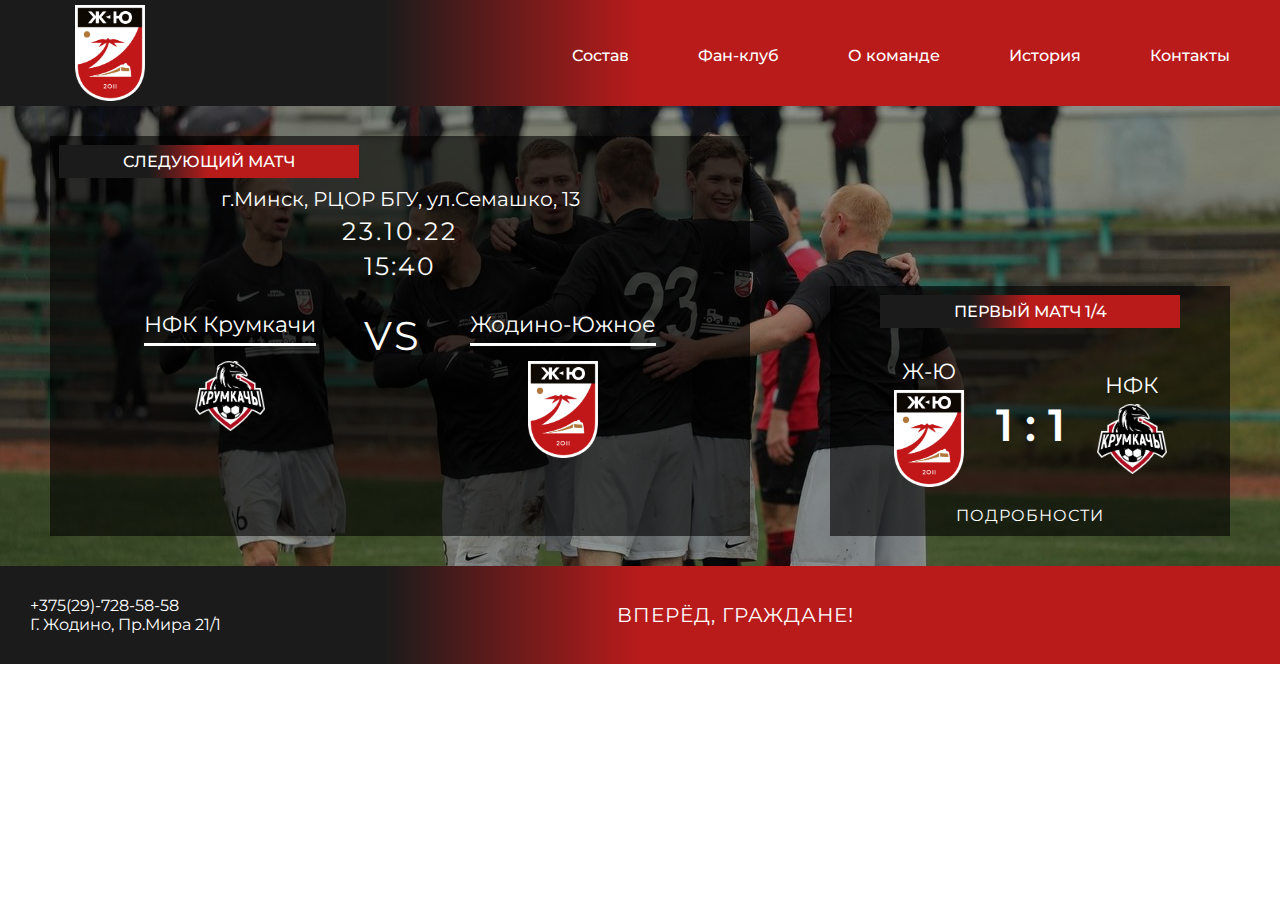
==== index.html @ f59880b2 "burger menu test" ====
<!DOCTYPE html>
<html lang="en">
<head>
    <meta charset="UTF-8">
    <meta http-equiv="X-UA-Compatible" content="IE=edge">
    <meta name="viewport" content="width=device-width, initial-scale=1.0">
    <title>Жодино-Южное</title>

    <link rel="shortcut icon" href="/favicon/favicon.ico"/>
    <link rel="icon" type="image/vnd.microsoft.icon" href="favicon/favicon.ico">
    <link rel="icon" type="image/x-icon" href="favicon/favicon.ico">
    <link rel="icon" href="favicon/favicon.ico"/>

    <link rel="stylesheet" href="css/style.css">
    <link rel="preconnect" href="https://fonts.googleapis.com">
    <link rel="preconnect" href="https://fonts.gstatic.com" crossorigin>
    <link href="https://fonts.googleapis.com/css2?family=Montserrat:wght@100;300;400;500&display=swap" rel="stylesheet">
    <link rel="stylesheet" href="https://cdnjs.cloudflare.com/ajax/libs/font-awesome/6.2.0/css/all.min.css" integrity="sha512-xh6O/CkQoPOWDdYTDqeRdPCVd1SpvCA9XXcUnZS2FmJNp1coAFzvtCN9BmamE+4aHK8yyUHUSCcJHgXloTyT2A==" crossorigin="anonymous" referrerpolicy="no-referrer"/>
<body>

<div class="container">
    <nav class="menu">
        <img src="img/logoBlack.png" class="logofc__burger-menu" alt="logoBlack">
        <li><a href="compound.html">Состав</a></li>
        <li><a href="#!">Фан-клуб</a></li>
        <li><a href="#!">О команде</a></li>
        <li><a href="#!">История</a></li>
        <li><a href="#!">Контакты</a></li>
        <div class="icons-item-burger">
            <a href="#!"><i class="fa-brands fa-vk"></i></a>
            <a href="#!"><i class="fa-brands fa-instagram"></i></a>
            <a href="#!"><i class="fa-brands fa-telegram"></i></a>
            <a href="#!"><i class="fa-solid fa-envelope"></i></a>
        </div>
        <p class="text__burger-menu">Всем нам очень нужное!<i class="fa-sharp fa-solid fa-heart"></i></p>
    </nav>
    <div class="header">
        <div class="menu__flex">
            <div class="menu__flex_item">
                <a href="index.html"><img class="logofc__title" src="img/logored.png" alt="logofc"></a>
            </div>
            <div class="header__rigth">
                <ul class="list__menues">
                    <a href="compound.html"><li class="title__menu">Состав</li></a>
                    <a href="#!"><li class="title__menu">Фан-клуб</li></a>
                    <a href="#!"><li class="title__menu">О команде</li></a>
                    <a href="#!"><li class="title__menu">История</li></a>
                    <a href="#!"><li class="title__menu">Контакты</li></a>
                </ul>
            </div>
            <div class="burger">
                <span class="burger__line"></span>
                <span class="burger__line"></span>
                <span class="burger__line"></span>
            </div>
        </div>
    </div>
</div>

<div class="news">
<div class="news-item">
    <div class="bg__img">
        <div class="window__news">
            <div class="card__news-flex">
                <div class="card__news-item1">
                    <p class="text__news">Следующий матч</p>
                    <p class="place__match">г.Минск, РЦОР БГУ, ул.Семашко, 13</p>
                    <p class="date__match">23.10.22</p>
                    <p class="time__match">15:40</p>
                    <div class="flex__vs">
                        <div class="flex__vs-item">
                            <p class="name__team">НФК Крумкачи</p>
                            <div class="border__team-name"></div>
                            <img src="img/krumka_logo_red.png" class="logofc" alt="krumka_logo_red">
                        </div>
                        <div class="flex__vs-item">
                            <p class="vs__match">VS</p>
                        </div>
                        <div class="flex__vs-item">
                            <p class="name__team">Жодино-Южное</p>
                            <div class="border__team-name"></div>
                            <img src="img/logored.png" class="logofc" alt="logored">
                        </div>
                    </div>
                </div>
                <div class="card__news-item2">
                    <p class="text__news-last">Первый матч 1/4</p>
                    <div class="last__match-flex">
                        <div class="last__match-flex-item">
                            <p class="name__team">Ж-Ю</p>
                            <img src="img/logored.png" class="img__last-match" alt="logored">
                        </div>
                        <div class="last__match-flex-item">
                            <p class="check">1  :  1</p>
                        </div>
                        
                        <div class="last__match-flex-item">
                            <p class="name__team">НФК</p>
                            <img src="img/krumka_logo_red.png" class="img__last-match" alt="krumka_logo_red">
                        </div>
                    </div>
                    <button id="btnNext" class="last__detailed-match">Подробности</button>
                </div>
            </div>
        </div>
    </div>
</div>

<div class="news-item">
    <div class="container-center">
        <div class="bg__img1">
            <div class="previous__grid">
                <div class="flex__item-previous1">
                    <p class="true">Честно об игре</p>
                    <p class="txt-indent">💪Знатное рубилово мы с вами посмотрели на стадионе Торпедо!
                    ☀️Шикарная погода, топовое поле, много людей на трибуне - праздник какой-то.
                    🏟️Игра проходила с переменным успехом у обеих команд. Киперы в этом матче были на высоте, тащили все, что только можно и мяч отказывался влетать долгое время в сетку ворот.</p>
                    <p class="txt-indent">Во втором тайме скорости немного упали, но желание никуда не делось. Крумкачы первыми открыли счет вэтом матче, воспользовавшись неуклюжими действиями в обороне футболистов Ж-Ю. С выходом Евгения Смаля сразу появилось движение в атаке у хозяев и пошли моменты, однако имели шансы гости на контре забить и второй, но кто? Правильно - Антон Шунто, оставил в игре Ж-Ю и незря.</p>
                    <p class="txt-indent">В компенсированное арбитром время хозяева получили перспективный стандарт на подступах кштрафной. Манаенков исполнил подачу, мяч отлетел к Макарову, который в касание прошил оборонуи вратаря, тем самым сравняв счет.</p>
                    <p class="txt-indent">🤗Наверное, справедливый результат в виде ничьи, двух достойных бригад.
                    Спасибо всем, кто был с нами в этот день!</p>
                    <p class="txt-indent">🙏Спасибо руководству БелАЗа за подарок - мы классно провели время на главной арене города!
                    🚇Ответный матч пройдёт в Минске, через неделю. Мы будет сражаться до конца, вперед Ж-Ю!❤️</p></div>

                <div class="flex__item-previous2">
                    <img src="img/check.jpg" class="img__fluid check-game" alt="check">
                </div>
                <div class="text__photo-report">
                    <p>Фотокарточки</p>
                </div>

                <div class="offer__slider">
                    <div class="offer__slider-prev">
                        <img src="img/arrowSlider.png" id="current" class="img__arrow-left" id="btnP" alt="">
                    </div>
                    <div class="offer__slider-wrapper">
                        <div class="offer__slider-inner">
                            <div class="offer__slide">
                                <img src="img/1.jpg" class="img__fluid" width="550" alt="Slide 01"> 
                            </div>
                            <div class="offer__slide">
                                <img src="img/2.jpg" class="img__fluid" width="550" alt="Slide 02">
                            </div>
                            <div class="offer__slide">
                                <img src="img/3.jpg" class="img__fluid" width="550" alt="Slide 03">
                            </div>
                            <div class="offer__slide">
                                <img src="img/4.jpg" class="img__fluid" width="550" alt="Slide 04">
                            </div>
                        </div>
                    </div>
                    <div class="offer__slider-next">
                        <img src="img/arrowSlider.png" id="total" class="img__arrow-right" id="btnN" alt="">
                    </div>
                </div>
                <div class="text__video-report">
                    <p>Видеообзор</p>
                </div>
                <div class="modal__window">
                    <p class="text__video">Видеообзор матча</p>
                    <div class="btn__modal" data-modal>
                        <div class="itd__triangle"></div>
                    </div>
                    <div class="modal hide">
                        <div class="modal__dialog">
                            <div class="modal__content">
                                <div class="modal__flex">
                                    <div class="modal__flex-item">
                                        <p class="text__match-review">Ж-Ю - Крумкачи(обзор)</p>
                                    </div>
                                    <div class="modal__flex-item">
                                        <div data-close class="modal__close">&times;</div>
                                    </div>
                                </div>
                                <div class="modal__border"></div>
                                <div class="video__mast">
                                    <style>.embed-container { position: relative; padding-bottom: 56.25%; height: 0; overflow: hidden; max-width: 100%; } .embed-container iframe, .embed-container object, .embed-container embed { position: absolute; top: 0; left: 0; width: 100%; height: 100%; }</style><div class='embed-container'><iframe src='https://www.youtube.com/embed//W7xGBJg5pJQ' frameborder='0' allowfullscreen></iframe></div>
                                </div>
                            </div>
                        </div>
                    </div>
                </div>
            </div>

            <div class="preview__flex">
                <div class="preview__flex-item">
                    <p class="preview__match">Назад</p>
                    <img src="img/grunge-arrow-2-1.png" id="btnPrev" class="grunge-arrow-left" alt="grunge-arrow">
                </div>
                <div class="preview__flex-item">
                    <p class="preview__match">Анонс следующего матча</p>
                    <img src="img/grunge-arrow-2-1.png" id="btnNext" class="grunge-arrow" alt="grunge-arrow">
                </div>
            </div>
         </div>
    </div>
</div>

<div class="news-item">
    <div class="container-center">
        <div class="bg__img2">
            <div class="text-item2">
                <p class="txt-indent">🔥Горячие выходные нас ждут!</p>
                <p class="txt-indent">🧐23 октября, в день рождения нашего кореша, Эдсона Арантиса ду Насименту, он же ПЕЛЕ, играем ответку с НФК Крумкачы.</p>
                    👉Первый матч был очень тяжелым для обеих команд, качели на поле и как итог боевая ничья.
                <p class="txt-indent">🤣Бразильцы из Ж-Ю очень серьезно готовятся к встрече, даже на тренировку пришли, так что все понимают важность матча. Хотя, пару пентакампеонов под вопросом, но мы с ними разберёмся.</p>
                <p class="txt-indent">😏Пожалуй, на данном этапе, это самая важная встреча сезона, где нам будет не просто. Хотелось бы видеть своих любимых болельщиков на трибунах РЦОР БГУ в это воскресенье.
                    Тем более, играем в день Евлампия Зимоуказателя. На Евлампия рога месяца показывают на ту сторону, откуда быть ветрам! Чтобы это не значило, но вы поймете в 15:40 откуда ветер дует😂</p>
                <p class="txt-indent">🙏Ждём всех суппортеров на стадионе! Вперёд Ж-Ю!</p>
            </div>
            <div class="bg__img-item">
                <img src="img/return.jpg" class="img__fluid" alt="return">
            </div>
        </div>
        <div class="timer__match">
            <div class="Time">
                <p>До игры с ФК "Крумкачи" осталось:</p>
                <div class="timer">
                    <div class="timer__block">
                        <span class="days">12</span><br>
                        дней
                    </div>
                    <div class="timer__block">
                        <span class="hours">20</span><br>
                        часов
                    </div>
                    <div class="timer__block">
                        <span class="minutes">56</span><br>
                        минут
                    </div>
                    <div class="timer__block">
                        <span class="seconds">20</span><br>
                        секунд
                    </div>
                </div>
            </div>
        </div>
        <div class="preview__flex">
            <div class="preview__flex-item">
                <p class="preview__match">Назад</p>
                <img src="img/grunge-arrow-2-1.png" id="btnPrev" class="grunge-arrow-left" alt="grunge-arrow">
            </div>
            <div class="preview__flex-item">
                <p class="preview__match">Вернуться на главную страницу</p>
                <img src="img/grunge-arrow-2-1.png" id="btnNext" class="grunge-arrow" alt="grunge-arrow">
            </div>
        </div>
    </div>
    
</div>



</div>



<footer class="footer">
    <div class="tel-item">
        <p>+375(29)-728-58-58</p>
        <p>Г. Жодино, Пр.Мира 21/1</p>
    </div>
    <div class="title-item">
        <p class="text__footer">Вперёд, Граждане!</p>
    </div>
    <div class="icons-item">
        <a href="#!"><i class="fa-brands fa-vk"></i></a>
        <a href="#!"><i class="fa-brands fa-instagram"></i></a>
        <a href="#!"><i class="fa-brands fa-telegram"></i></a>
        <a href="#!"><i class="fa-solid fa-envelope"></i></a>
    </div>
</footer>

    
    


    <script src="js/script.js"></script>
    <script src="js/slider.js"></script>
    <script src="js/modal.js"></script>
    <script src="js/timer.js"></script>
    <script src="js/burger.js"></script>

</body>
</html>
---- css/style.css ----
*, *::before, *::after {
    box-sizing: border-box;
    margin: 0;
    padding: 0;
}

html { 
    overflow-x: scroll !important; 
}

body {
    font-family: 'Montserrat', sans-serif;
    user-select: none;
}

.container {
    width: 100%;
    height: auto;
}

.container-center {
    width: 1200px;
    margin: 0 auto;
}

.bg__img {
    background: url('../img/V7xo003sr2I.jpg');
    width: 100%;
    height: auto;
    background-repeat: no-repeat;
    background-size: 100%;
}


.window__news {
    padding: 30px;
}

.card__news-flex {
    display: flex;
    justify-content: center;
    align-items: flex-end;
    gap: 5em;
}

.card__news-item1 {
    width: 700px;
    min-height: 400px;
    background: rgba(0, 0, 0, 0.6);
    text-align: center;
    color: white;
}


.card__news-item2 {
    width: 400px;
    min-height: 250px;
    background: rgba(0, 0, 0, 0.6);
    text-align: center;
    color: white;
}

.date__match {
    font-size: 25px;
    letter-spacing: 3px;
    margin-bottom: 5px;
}

.place__match {
    font-size: 20px;
    margin-bottom: 5px;
}

.time__match {
    margin-bottom: 5px;
    letter-spacing: 2px;
    font-size: 25px;
}

/* .time__match::after {
    content: "\f2ee";
} */

.vs__match {
    font-size: 40px;
    letter-spacing: 3px;
}

.name__team {
    font-size: 22px;
    margin-bottom: 5px;
}

.border__team-name {
    max-width: 250px;
    background-color: #fff;
    height: 3px;
    margin-bottom: 15px;
}

.detailed__match {
    width: 100px;
    height: 30px;
    text-transform: uppercase;
    letter-spacing: 1px;
    line-height: 30px;
    cursor: pointer;
    margin: 0 auto;
}

.last__detailed-match {
    color: #fff;
    font-family: 'Montserrat', sans-serif;
    font-size: 16px;
    height: 30px;
    text-transform: uppercase;
    letter-spacing: 1px;
    cursor: pointer;
    margin: 0 auto;
}

.detailed__match:hover,
.last__detailed-match:hover {
    opacity: 0.8;
    color: rgb(196, 0, 0);
    font-size: 18px;
    font-weight: 600;
}

.check {
    font-size: 45px;
    font-weight: 600;
}

.header {
    min-height: 80px;
    font-weight: 500;
    text-align: center;
    background: linear-gradient(to right, rgb(27, 27, 27) 30%, rgb(185, 27, 27) 50%);
    padding: 5px 5px 1px 5px;
}

.logofc {
    width: 70px;
    cursor: pointer;
}
.logofc__title {
    margin-left: 70px;
    width: 70px;
}

.menu__flex {
    display: flex;
    justify-content: space-between;
    align-items: center;
    /* display: grid;
    grid-template-columns: repeat(6, 1fr);
    align-items: center;
    gap: 5em; */
}

ul.list__menues li {
    display: none;
    display: inline;
}

ul.list__menues li:last-child {
    margin-right: 0;
    padding: 10px 20px;
    margin-right: 25px;
}


ul.list__menues li:last-child:hover {
    background-color: rgba(255, 255, 255, 0.3);
    transition: background 0.3s;
    cursor: pointer;
}


a {
    text-decoration: none;
    color: #fff;
}

a:hover {
    color: #fff;
}

.text-p:hover {
    background-color: rgba(255, 254, 254, 0.966);
    color: black;
}

.text__news {
    color: #fff;
    background: linear-gradient(to right, rgb(27, 27, 27) 30%, rgb(185, 27, 27) 50%);
    max-width: 300px;
    height: auto;
    text-transform: uppercase;
    font-weight: 500;
    padding: 7px;
    margin: 9px;
}


.text__news-three {
    color: #fff;
    background: linear-gradient(to right, rgb(27, 27, 27) 30%, rgb(185, 27, 27) 50%);
    max-width: 300px;
    height: auto;
    text-transform: uppercase;
    font-weight: 300;
    padding: 7px;
}

.text__news-last {
    color: #fff;
    background: linear-gradient(to right, rgb(27, 27, 27) 30%, rgb(185, 27, 27) 50%);
    max-width: 300px;
    height: auto;
    text-transform: uppercase;
    font-weight: 500;
    padding: 7px;
    margin: 9px auto;
}
.text-news p {
    margin-top: 10px;
}

.flex__vs {
    display: flex;
    justify-content: center;
    gap: 3em;
    margin-top: 30px;
}

.last__match-flex {
    display: flex;
    justify-content: center;
    align-items: center;
    gap: 2em;
    margin: 30px 0px 10px 0px;
}

.img__last-match {
    width: 70px;
    height: auto;
}

.btn__news {
    height: auto;
    border: none;
    background-color: rgb(224, 59, 59);
    cursor: pointer;
    font-size: 16px;
    color: #fff;
    padding: 7px;
}

.btn__news:hover {
    background-color: rgb(177, 30, 30);
}

.hide {
    display: none;
}

.footer  {
    display: flex;
    justify-content: space-between;
    align-items: center;
    color: white;
    background: linear-gradient(to right, rgb(27, 27, 27) 30%, rgb(185, 27, 27) 50%);
    padding: 30px;
}

i {
    cursor: pointer;
}



.fa-arrow-right-long {
    font-size: 40px;
}

.fa-vk,
.fa-instagram,
.fa-telegram,
.fa-envelope,
.fa-clock {
    font-size: 30px;
}

.fa-vk:hover,
.fa-instagram:hover,
.fa-telegram:hover,
.fa-envelope:hover {
    color: black;
}

.text__footer {
    font-size: 20px;
    text-transform: uppercase;
    letter-spacing: 1px;
}

.square {
    width: 600px;
    height: 500px;
    background: rgba(0, 0, 0, 0.7);
}

button {
    outline: none;
    border: 0;
    padding: 0;
    background: transparent;
}

/*  страница 2 */

.previous__grid {
    display: grid;
    grid-template-columns: repeat(2, 1fr);
    row-gap: 3em;
    align-items: center;
    justify-items: center;
    margin-left: 25px;
    padding-top: 50px;
}

.grid-item-spec {
    grid-column-start: 2;
    grid-column-end: 5;
}


.flex__item-previous1 {
    color: #000;
    font-weight: 500;
    padding: 0px 20px 0px 20px;
    background-color: #eee;
    text-align: justify;
}

.true {
    text-align: center;
    text-transform: uppercase;
    font-weight: 600;
    margin: 15px 15px;
}
.txt-indent {
    text-indent: 20px;
    padding-bottom: 10px;
}

.flex__item-previous2 {
    width: 460px;
    max-height: 460px;
    color: #fff;
}

.img__fluid {
    width: 100%;
    height: auto;
}


.img__return {
    max-width: 100%;
    max-height: 500px;
}

.preview__flex {
    display: flex;
    justify-content: space-around;
    margin-top: 50px;
    padding: 0px 0px 15px 0px;
}

.preview__flex-item {
    flex-direction: row;
}

.grunge-arrow {
    display: block;
    margin: 0 auto;
    width: 70px;
    height: auto;
    cursor: pointer;
    transform: rotate(13deg)
}

.grunge-arrow-left {
    width: 70px;
    height: auto;
    cursor: pointer;
    transform: rotate(195deg)
}

.preview__match {
    font-size: 16px;
    font-weight: 700;
    color: #000;
}

/* Slider 2 */

.offer__slider {
    display: flex;
    align-items: center;
    width: 690px;
}

/* end Slider 2 */


/* modal */

.modal {
    position: fixed;
    top: 0;
    left: 0;
    z-index: 1050;
    display: none;
    width: 100%;
    height: 100%;
    overflow: hidden;
    background-color: rgba(0, 0, 0, .5);
}

.modal__dialog {
    max-width: 400px;
    margin: 130px auto;
}

.modal__content {
    position: relative;
    width: 100%;
    height: auto;
    background-color: #fff;
    overflow-y: auto
}
.modal__window {
    padding: 60px;
    background: #eee;
}

.modal__close {
    font-size: 40px;
    color: #000;
    font-weight: 700;
    border: none;
    background-color: transparent;
    cursor: pointer
}

.modal__flex {
    display: flex;
    justify-content: space-around;
    align-items: center;
    padding: 3px;
}

.btn__modal {
    background-color: black;
    width: 100px;
    height: 100px;
    border-radius: 50%;
    display: flex;
    justify-content: center;
    align-items: center;
    cursor: pointer;
    margin-left: 90px;
    transition: all 0.3s ease;
}

.btn__modal:hover {
    background-color: #d6101a;
}

.text__video {
    font-weight: 500;
    font-size: 25px;
    text-transform: uppercase;
    margin-bottom: 10px;
    text-align: center;
}

.text__video-report {
    display: none;
    font-size: 2.5vw;
    font-weight: 500;
    margin-top: 15px;
}

.text__photo-report {
    display: none;
    font-size: 2.5vw;
    font-weight: 500;
    margin-top: 15px;
}

.itd__triangle {
    margin-right: -4px;
    width: 0;
    height: 0;
    border-style: solid;
    border-width: 10px 0 10px 20px;
    border-color: transparent transparent transparent white;
}

.text__match-review {
    font-size: 20px;
    font-weight: 500;
    padding: 5px;
    color: #000;
    text-transform: uppercase;
}

.modal__border {
    border: 2px solid rgb(199, 27, 27);
}

.video__mast {
    padding: 15px;
}

.modal__title {
    text-align: center;
    font-size: 22px;
    text-transform: uppercase
}
/* end modal */


.photo__card {
    padding: 50px;
    text-align: center;
}

.hidden {
    display: none;
}

.img__arrow-right {
    width: 70px;
    height: auto;
    cursor: pointer;
}
.img__arrow-left {
    transform: rotate(180deg);
    width: 70px;
    height: auto;
    cursor: pointer;
}


.bg__img2 {
    display: grid;
    grid-template-columns: repeat(2, 1fr);
    gap: 1em;
    justify-content: center;
    align-items: center;
    padding-top: 50px;
    margin: 0px 15px;
}

.bg__img-item {
    width: 500px;
    height: auto;
}

.text-item2 {
    width: 600px;
    color: #000;
    font-weight: 500;
    padding: 10px 20px 0px 20px;
    text-align: justify;
    background-color: #eee;
}


/* timer */

.timer {
    display: flex;
    justify-content: center;
    align-items: center;
}

.timer__block {
    background-color: rgb(227, 31, 31);
    margin-right: 5px;
    text-align: center;
    color: rgb(255, 255, 255);
    padding: 10px;
}

.timer__block:last-child {
    margin-right: 0;
}

.days,
.hours,
.minutes,
.seconds {
    font-size: 40px;
    color: rgb(255, 255, 255);
}

.timer__match {
    padding: 60px;
}
/* end timer */

/* burger */
.menu {
    position: fixed;
    top: 0;
    right: 0;
    width: 100%;
    height: 100%;
    padding: 15px;
    background-image: linear-gradient(90deg, #ee3d3d 0%, #e71f1f 35%, #a10a0a 100%);
    transform: translate(-100%);
    transition: transform 0.3s;
}

.menu.active {
    transform: translateX(0);
}

.menu li {
    list-style-type: none;
    max-width: 100px;
    color: #fff;
    font-size: 15px;
    font-weight: 500;
    padding: 3px;
    text-align: center;
    margin: 10px auto;
    background-color: rgba(255, 255, 255, 0.3);
}

.menu li:hover {
    background-color: rgba(71, 71, 71, 0.3);
}

.icons-item-burger {
    display: flex;
    justify-content: center;
    gap: 0.2em;
    margin-top: 20px;
}
.logofc__burger-menu {
    display: block;
    width: 50px;    
    height: auto;
    margin: 0 auto;
}

.text__burger-menu {
    font-size: 20px;
    font-weight: 500;
    text-align: center;
    padding: 10px;
}

.icons-item-burger i {
    font-size: 25px;
}

.burger {
    display: none;
    width: 30px;    
    height: 30px;
    position: relative;
    z-index: 2;
    overflow: hidden;
}


/* burger */
.burger span {
    width: 30px;
    height: 3px;
    position: absolute;
    top: 50%;
    left: 50%;
    transform: translate(-50%, -50%);
    background-color: rgb(255, 255, 255);
    transition: all 0.5s;
}

.burger span:nth-of-type(2) {
    top: calc(50% - 8px);
}

.burger span:nth-of-type(3) {
    top: calc(50% + 8px);
}

.burger.active span:first-of-type {
    transform: translateX(100%);
}
.burger.active span:nth-of-type(2) {
    transform: translate(-50%, -50%) rotate(45deg);
    top: 50%;
}

.burger.active span:nth-of-type(3) {
    transform: translate(-50%, -50%) rotate(-45deg);
    top: 50%;
}
/* burger end */

/* Media */

@media screen and (max-width: 1200px) {
    .container-center {
        width: 980px;
        margin: 0 auto;
    }
    .previous__grid {
        display: grid;
        grid-template-columns: repeat(2, 1fr);
        row-gap: 3em;
        padding-top: 30px;
        margin-left: 25px;
    }
    .flex__item-previous1 {
        width: 500px;
    }
    .flex__item-previous2 {
        width: 400px;
        max-height: 460px;
        color: #fff;
    }
    .check-game {
        width: 400px;
    }
    .offer__slider {
        width: 500px;
    }
    .modal__window {
        padding: 30px;
    }
    .text__video {
        font-size: 2vw;
    }


    .bg__img-item {
        width: 430px;
    }

    .text-item2 {
        width: 500px;
    }

}

@media screen and (max-width: 1100px) {
    .check {
        font-size: 2vw;
    }
    .card__news-flex {
        gap: 1em;
    }
    .text__news-last {
        max-width: 200px;
    }
}

@media screen and (max-width: 982px) {
    .logofc__title {
        margin-left: 15px;
        width: 50px;
    }
    ul.list__menues li:last-child {
        margin-right: 0;
        padding: 2px 1px;
        margin-right: 9px;
        font-size: 15px;
    }
    .text__news {
        max-width: 200px;
        font-size: 10px;
    }
    .text__news-last {
        max-width: 150px;
        font-size: 10px;
    }
    .place__match {
        font-size: 2vw;
        margin-bottom: 5px;
    }
    .date__match {
        font-size: 2vw;
        letter-spacing: 1px;
        margin-bottom: 5px;
    }
    .time__match {
        margin-bottom: 5px;
        letter-spacing: 1px;
        font-size: 2vw;
    }
    .vs__match {
        font-size: 2vw;
        letter-spacing: 3px;
    }
    .flex__vs {
        gap: 2em;
        margin-top: 10px;
    }
    .name__team {
        font-size: 2vw;
        margin-bottom: 5px;
    }
    .fa-vk,
    .fa-instagram,
    .fa-telegram,
    .fa-envelope,
    .fa-clock {
    font-size: 2vw;
    }
    .border__team-name {
        height: 2px;
        margin-bottom: 10px;
    }
    .logofc {
        width: 50px;
        cursor: pointer;
    }
    .img__last-match {
        width: 50px;
        height: auto;
    }
    .card__news-item1 {
        width: 420px;
        min-height: 225px;
    }
    .card__news-item2 {
        width: 250px;
        min-height: 190px;
    }
    .last__match-flex {
        justify-content: space-evenly;
        gap: 0em;
        margin: 20px 0px 7px 0px;
    }
    .last__detailed-match {
        color: #fff;
        font-family: 'Montserrat', sans-serif;
        font-size: 11px;
    }
    .footer {
        padding: 20px;
    }
    .tel-item {
        font-size: 10px;
    }
    .text__footer {
        font-size: 15px;
    }

    /* slide 1 */
    .container-center {
        width: 700px;
        margin: 0 auto;
    }
    .previous__grid {
        grid-template-columns: repeat(1, 1fr);
        padding-top: 20px;
        margin-left: 0px;
        gap: 1em;
    }
    .flex__item-previous1 {
        width: 700px;
    }
    .flex__item-previous2 {
        width: 700px;
        max-height: 700px;
        height: auto;
    }
    .check-game {
        width: 700px;
    }
    .offer__slider {
        width: 700px;
    }
    .modal__window {
        border-radius: 30px;
        background: #eee;
        padding: 50px;
    }
    .btn__modal {
        margin-left: 0px;
    }
    .text__video {
        display: none;
    }
    .text__video-report {
        display: block;
        text-transform: uppercase;
    }
    .text__photo-report {
        text-transform: uppercase;
        display: block;
    }
    .grunge-arrow-left {
        width: 50px;
    }
    .grunge-arrow {
        width: 50px;
    }

    /* end slide 1 */


    /* slide 2 */
    .bg__img2 {
        grid-template-columns: repeat(1, 1fr);
        padding-top: 20px;
        margin: 0px 0px;
    }
    .text-item2 {
        width: 700px;
    }
    .bg__img-item {
        width: 700px;
    }
    .timer__match {
        padding: 35px;
    }
    /* end slide 2 */

}

@media screen and (max-width: 768px) {
    /* title */
    .header {
        min-height: 0px;
    }
    .logofc__title {
        margin-left: 5px;
        width: 35px;
    }
    .text__news {
        padding: 5px;
        margin: 5px;
    }
    .logofc {
        width: 30px;
    }
    .card__news-item1 {
        width: 400px;
        min-height: 170px;
    }

    .last__match-flex {
        font-size: 10px;
        margin: 10px 0px 0px 0px;
    }
    .card__news-item2 {
        width: 200px;
        min-height: 128px;
    }
    .img__last-match {
        width: 30px;
    }
    .text__news-last {
        font-size: 8px;
        padding: 5px;
        margin: 5px auto;
    }


    /* title end */

    /* slide 1 */
    .container-center {
        width: 450px;
        margin: 0 auto;
    }
    .list__menues {
        display: none;
    }
    .burger {
        display: block;
    }
    .flex__item-previous1 {
        width: 400px;
    }
    .flex__item-previous2 {
        width: 400px;
        height: 400px;
        height: auto;
    }
    .check-game {
        width: 400px;
    }
    .offer__slider {
        width: 400px;
    }
    .img__arrow-left {
        width: 50px;
    }
    .img__arrow-right {
        width: 50px;
    }
    .modal__window {
        border-radius: 50px;
        padding: 70px;
    }
    .text__photo-report {
        font-size: 16px;
    }
    .text__video-report {
        font-size: 16px;
    }

    /* end slide 1 */

    /* slide 2 */
    
    .text-item2 {
        width: 400px;
        margin: 0 auto;
    }
    .bg__img-item {
        width: 400px;
        margin: 0 auto;
    }
    .timer__match {
        margin-top: 30px;
        padding: 0px;
    }
    .Time p {
        text-align: center;
        padding: 10px;
    }
    .modal__content {
        width: 300px;
        margin: 0 auto;
    }
    .text__match-review {
        font-size: 16px;
    }
    .modal__flex {
        padding: 0px;
    }
    /* end slide 2 */
}

@media screen and (max-width: 480px) {
    /* title */
    .card__news-flex {
        gap: 0.5em;
        flex-wrap: wrap;
    }
    .bg__img {
        background: url(../img/V7xo003sr2I.jpg);
        width: 100%;
        height: auto;
        background-repeat: no-repeat;
        background-size: 155%;
    }
    .window__news {
        padding: 10px;
    }
    .card__news-item1 {
        width: 300px;
        min-height: 165px;
        margin: 0 auto;
    }
    .card__news-item2 {
        width: 170px;
        min-height: 122px;
        margin: 0 auto;
    }
    .place__match {
        font-size: 10px;
        margin-bottom: 3px;
    }
    .date__match {
        font-size: 10px;
        letter-spacing: 1px;
        margin-bottom: 3px;
    }
    .time__match {
        margin-bottom: 3px;
        letter-spacing: 1px;
        font-size: 10px;
    }
    .vs__match {
        font-size: 10px;
        margin-left: 10px;
    }
    .name__team {
        font-size: 11px;
        margin-bottom: 2px;
    }
    .logofc {
        width: 35px;
    }
    .text__news {
        padding: 5px;
        margin: 5px auto;
    }
    .border__team-name {
        height: 1px;
        margin-bottom: 5px;
    }
    .text__news-last {
        max-width: 120px;
    }
    .check {
        font-size: 20px;
    }
    /* title end */

     /* slide 1 */
     .container-center {
        width: 350px;
    }
    .flex__item-previous1 {
        width: 330px;
    }
    .flex__item-previous2 {
        width: 330px;
        height: 330px;
    }
    .check-game {
        width: 330px;
    }
    .offer__slider {
        width: 330px;
    }
    .img__arrow-left {
        width: 35px;
    }
    .img__arrow-right {
        width: 35px;
    }
    .modal__window {
        border-radius: 50px;
        padding: 40px;
    }
    .text__photo-report {
        font-size: 14px;
    }
    .text__video-report {
        font-size: 14px;
    }
    .preview__match {
        font-size: 14px;
    }
    .grunge-arrow-left {
        width: 35px;
    }
    .grunge-arrow {
        width: 35px;
    }

    /* end slide 1 */

    /* slide 2 */
    
    .text-item2 {
        width: 330px;
    }
    .bg__img-item {
        width: 330px;
    }
    .Time p {
        text-align: center;
        padding: 10px;
    }
    .modal__content {
        width: 330px;
    }
    .fa-vk,
    .fa-instagram,
    .fa-telegram,
    .fa-envelope,
    .fa-clock {
    font-size: 16px;
    }
    .tel-item {
        font-size: 7px;
    }
    .footer {
        padding: 7px;
    }
    .text__footer {
        font-size: 10px;
    }
    /* end slide 2 */

    /* header */
    .header {
        min-height: 0px;
    }
    .logofc__title {
        margin-left: 5px;
        width: 30px;
    }
    /* header end */
}



/* end Media */
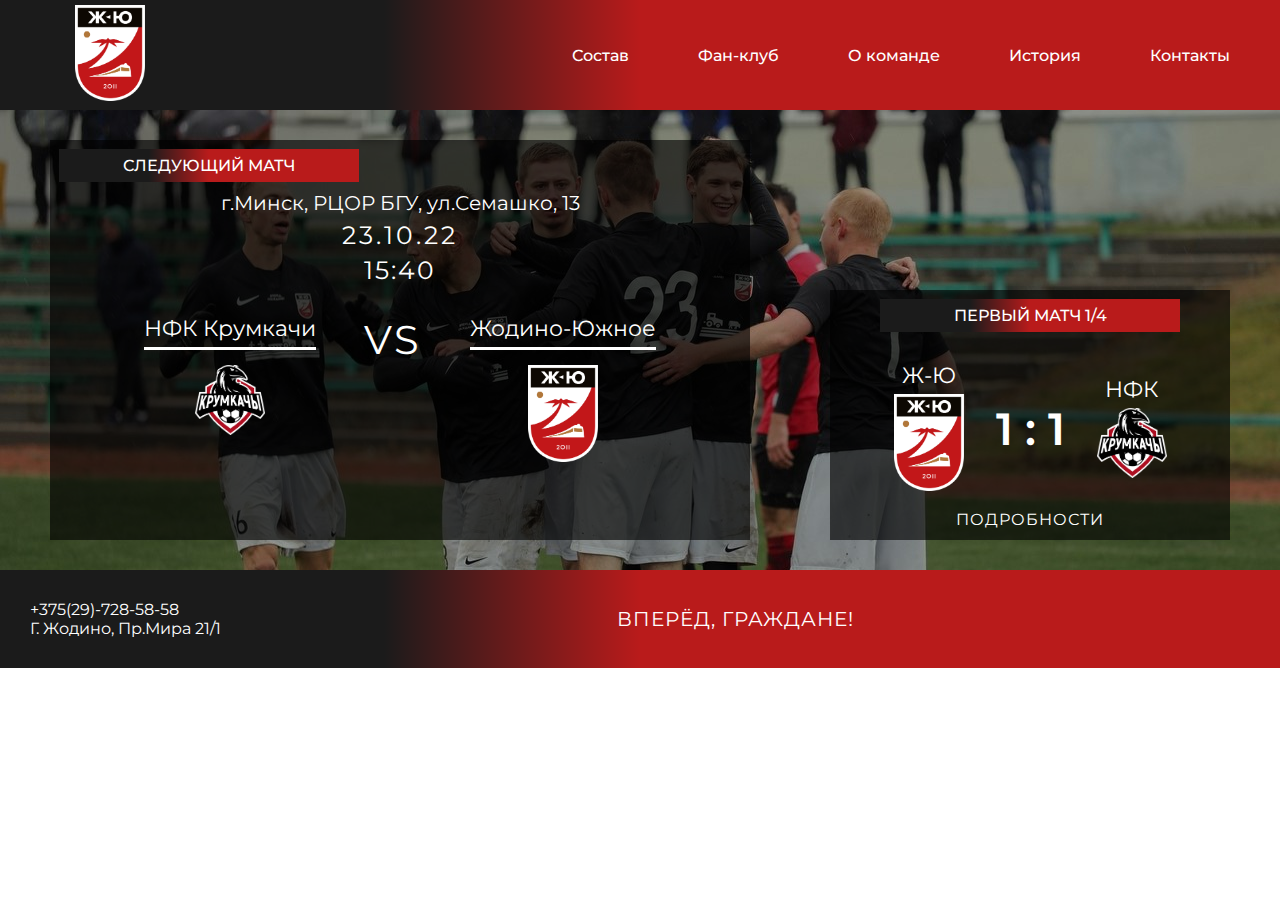
==== commit 54690b34: "update" ====
--- a/index.html
+++ b/index.html
@@ -27,10 +27,11 @@
         <li><a href="#!">История</a></li>
         <li><a href="#!">Контакты</a></li>
         <div class="icons-item-burger">
-            <a href="#!"><i class="fa-brands fa-vk"></i></a>
-            <a href="#!"><i class="fa-brands fa-instagram"></i></a>
+            <a href="https://vk.com/zhuclub"><i class="fa-brands fa-vk"></i></a>
+            <a href="https://www.instagram.com/zhodino.yuzhnoe/?igshid=YmMyMTA2M2Y%3D"><i class="fa-brands fa-instagram"></i></a>
             <a href="#!"><i class="fa-brands fa-telegram"></i></a>
             <a href="#!"><i class="fa-solid fa-envelope"></i></a>
+            <a href="https://www.youtube.com/channel/UCFCTaRY6mpcByzoTvnHZswg/featured"><i class="fa-brands fa-youtube"></i></a>
         </div>
         <p class="text__burger-menu">Всем нам очень нужное!<i class="fa-sharp fa-solid fa-heart"></i></p>
     </nav>
@@ -102,6 +103,47 @@
                     <button id="btnNext" class="last__detailed-match">Подробности</button>
                 </div>
             </div>
+            <div class="card__news-item1 adaptive">
+                <p class="text__news">Следующий матч</p>
+                <p class="place__match">г.Минск, РЦОР БГУ, ул.Семашко, 13</p>
+                <p class="date__match">23.10.22</p>
+                <p class="time__match">15:40</p>
+                <div class="flex__vs">
+                    <div class="flex__vs-item">
+                        <p class="name__team">НФК Крумкачи</p>
+                        <div class="border__team-name"></div>
+                        <img src="img/krumka_logo_red.png" class="logofc" alt="krumka_logo_red">
+                    </div>
+                    <div class="flex__vs-item">
+                        <p class="vs__match">VS</p>
+                    </div>
+                    <div class="flex__vs-item">
+                        <p class="name__team">Жодино-Южное</p>
+                        <div class="border__team-name"></div>
+                        <img src="img/logored.png" class="logofc" alt="logored">
+                    </div>
+                </div>
+            </div>
+        </div>
+    </div>
+    <div class="card__two-wrapper">
+        <div class="card__news-item2 adaptive">
+            <p class="text__news-last">Первый матч 1/4</p>
+            <div class="last__match-flex">
+                <div class="last__match-flex-item">
+                    <p class="name__team">Ж-Ю</p>
+                    <img src="img/logored.png" class="img__last-match" alt="logored">
+                </div>
+                <div class="last__match-flex-item">
+                    <p class="check">1  :  1</p>
+                </div>
+
+                <div class="last__match-flex-item">
+                    <p class="name__team">НФК</p>
+                    <img src="img/krumka_logo_red.png" class="img__last-match" alt="krumka_logo_red">
+                </div>
+            </div>
+            <button id="btnNext" class="last__detailed-match">Подробности</button>
         </div>
     </div>
 </div>
@@ -188,7 +230,7 @@
                     <img src="img/grunge-arrow-2-1.png" id="btnPrev" class="grunge-arrow-left" alt="grunge-arrow">
                 </div>
                 <div class="preview__flex-item">
-                    <p class="preview__match">Анонс следующего матча</p>
+                    <p class="preview__match">Анонс</p>
                     <img src="img/grunge-arrow-2-1.png" id="btnNext" class="grunge-arrow" alt="grunge-arrow">
                 </div>
             </div>
@@ -241,12 +283,11 @@
                 <img src="img/grunge-arrow-2-1.png" id="btnPrev" class="grunge-arrow-left" alt="grunge-arrow">
             </div>
             <div class="preview__flex-item">
-                <p class="preview__match">Вернуться на главную страницу</p>
+                <p class="preview__match">Вперёд</p>
                 <img src="img/grunge-arrow-2-1.png" id="btnNext" class="grunge-arrow" alt="grunge-arrow">
             </div>
         </div>
     </div>
-    
 </div>
 
 
@@ -264,10 +305,11 @@
         <p class="text__footer">Вперёд, Граждане!</p>
     </div>
     <div class="icons-item">
-        <a href="#!"><i class="fa-brands fa-vk"></i></a>
-        <a href="#!"><i class="fa-brands fa-instagram"></i></a>
+        <a href="https://vk.com/zhuclub"><i class="fa-brands fa-vk"></i></a>
+        <a href="https://www.instagram.com/zhodino.yuzhnoe/?igshid=YmMyMTA2M2Y%3D"><i class="fa-brands fa-instagram"></i></a>
         <a href="#!"><i class="fa-brands fa-telegram"></i></a>
         <a href="#!"><i class="fa-solid fa-envelope"></i></a>
+        <a href="https://www.youtube.com/channel/UCFCTaRY6mpcByzoTvnHZswg/featured"><i class="fa-brands fa-youtube"></i></a>
     </div>
 </footer>
 
--- a/css/style.css
+++ b/css/style.css
@@ -138,7 +138,7 @@
     font-weight: 500;
     text-align: center;
     background: linear-gradient(to right, rgb(27, 27, 27) 30%, rgb(185, 27, 27) 50%);
-    padding: 5px 5px 1px 5px;
+    padding: 5px 5px 5px 5px;
 }
 
 .logofc {
@@ -290,14 +290,16 @@
 .fa-instagram,
 .fa-telegram,
 .fa-envelope,
-.fa-clock {
+.fa-clock,
+.fa-youtube {
     font-size: 30px;
 }
 
 .fa-vk:hover,
 .fa-instagram:hover,
 .fa-telegram:hover,
-.fa-envelope:hover {
+.fa-envelope:hover,
+.fa-youtube:hover {
     color: black;
 }
 
@@ -591,7 +593,11 @@
     justify-content: center;
     align-items: center;
 }
-
+.Time p {
+    text-align: center;
+    font-size: 20px;
+    margin-bottom: 10px;
+}
 .timer__block {
     background-color: rgb(227, 31, 31);
     margin-right: 5px;
@@ -636,13 +642,13 @@
 
 .menu li {
     list-style-type: none;
-    max-width: 100px;
+    max-width: 200px;
     color: #fff;
-    font-size: 15px;
+    font-size: 25px;
     font-weight: 500;
-    padding: 3px;
+    padding: 8px;
     text-align: center;
-    margin: 10px auto;
+    margin: 20px auto;
     background-color: rgba(255, 255, 255, 0.3);
 }
 
@@ -653,25 +659,25 @@
 .icons-item-burger {
     display: flex;
     justify-content: center;
-    gap: 0.2em;
-    margin-top: 20px;
+    gap: 1em;
+    margin-top: 60px;
 }
 .logofc__burger-menu {
     display: block;
-    width: 50px;    
+    width: 100px;    
     height: auto;
     margin: 0 auto;
 }
 
 .text__burger-menu {
-    font-size: 20px;
+    font-size: 35px;
     font-weight: 500;
     text-align: center;
-    padding: 10px;
+    padding: 50px;
 }
 
 .icons-item-burger i {
-    font-size: 25px;
+    font-size: 45px;
 }
 
 .burger {
@@ -716,6 +722,10 @@
     transform: translate(-50%, -50%) rotate(-45deg);
     top: 50%;
 }
+
+.adaptive {
+    display: none;
+}
 /* burger end */
 
 /* Media */
@@ -724,6 +734,9 @@
     .container-center {
         width: 980px;
         margin: 0 auto;
+    }
+    .adaptive {
+        display: none;
     }
     .previous__grid {
         display: grid;
@@ -825,7 +838,7 @@
     .fa-instagram,
     .fa-telegram,
     .fa-envelope,
-    .fa-clock {
+    .fa-youtube {
     font-size: 2vw;
     }
     .border__team-name {
@@ -1040,10 +1053,6 @@
         margin-top: 30px;
         padding: 0px;
     }
-    .Time p {
-        text-align: center;
-        padding: 10px;
-    }
     .modal__content {
         width: 300px;
         margin: 0 auto;
@@ -1061,21 +1070,24 @@
     /* title */
     .card__news-flex {
         gap: 0.5em;
-        flex-wrap: wrap;
+        display: none;
+    }
+    .adaptive {
+        display: block;
     }
     .bg__img {
         background: url(../img/V7xo003sr2I.jpg);
         width: 100%;
         height: auto;
         background-repeat: no-repeat;
-        background-size: 155%;
+        background-size: 100%;
     }
     .window__news {
         padding: 10px;
     }
     .card__news-item1 {
-        width: 300px;
-        min-height: 165px;
+        width: 375px;
+        min-height: 200px;
         margin: 0 auto;
     }
     .card__news-item2 {
@@ -1083,34 +1095,38 @@
         min-height: 122px;
         margin: 0 auto;
     }
+    .card__two-wrapper {
+        padding: 20px;
+        background-color: #eee;
+    }
     .place__match {
-        font-size: 10px;
+        font-size: 13px;
         margin-bottom: 3px;
     }
     .date__match {
-        font-size: 10px;
+        font-size: 13px;
         letter-spacing: 1px;
         margin-bottom: 3px;
     }
     .time__match {
         margin-bottom: 3px;
         letter-spacing: 1px;
-        font-size: 10px;
+        font-size: 13px;
     }
     .vs__match {
-        font-size: 10px;
+        font-size: 15px;
         margin-left: 10px;
     }
     .name__team {
-        font-size: 11px;
+        font-size: 14px;
         margin-bottom: 2px;
     }
     .logofc {
-        width: 35px;
+        width: 55px;
     }
     .text__news {
         padding: 5px;
-        margin: 5px auto;
+        margin: 0px auto;
     }
     .border__team-name {
         height: 1px;
@@ -1129,17 +1145,17 @@
         width: 350px;
     }
     .flex__item-previous1 {
-        width: 330px;
+        width: 350px;
     }
     .flex__item-previous2 {
-        width: 330px;
-        height: 330px;
+        width: 350px;
+        height: 350px;
     }
     .check-game {
-        width: 330px;
+        width: 350px;
     }
     .offer__slider {
-        width: 330px;
+        width: 340px;
     }
     .img__arrow-left {
         width: 35px;
@@ -1172,33 +1188,33 @@
     /* slide 2 */
     
     .text-item2 {
-        width: 330px;
+        width: 350px;
     }
     .bg__img-item {
-        width: 330px;
+        width: 350px;
     }
     .Time p {
-        text-align: center;
-        padding: 10px;
+        font-size: 16px;
     }
     .modal__content {
-        width: 330px;
+        width: 350px;
     }
     .fa-vk,
     .fa-instagram,
     .fa-telegram,
     .fa-envelope,
-    .fa-clock {
-    font-size: 16px;
+    .fa-youtube{
+    font-size: 20px;
     }
     .tel-item {
-        font-size: 7px;
+        font-size: 8px;
     }
     .footer {
+        height: 60px;
         padding: 7px;
     }
     .text__footer {
-        font-size: 10px;
+        font-size: 13px;
     }
     /* end slide 2 */
 
@@ -1208,11 +1224,28 @@
     }
     .logofc__title {
         margin-left: 5px;
-        width: 30px;
+        width: 35px;
     }
     /* header end */
 }
 
+@media screen and (max-width: 414px) {
+    .card__news-item1 {
+        width: 345px;
+        min-height: 191px;
+        margin: 0 auto;
+    }
+    .logofc {
+        width: 50px;
+    }
+    .flex__vs {
+        gap: 1em;
+        margin-top: 5px;
+    }
+    .border__team-name {
+        height: 2px;
+    }
+}
 
 
 /* end Media */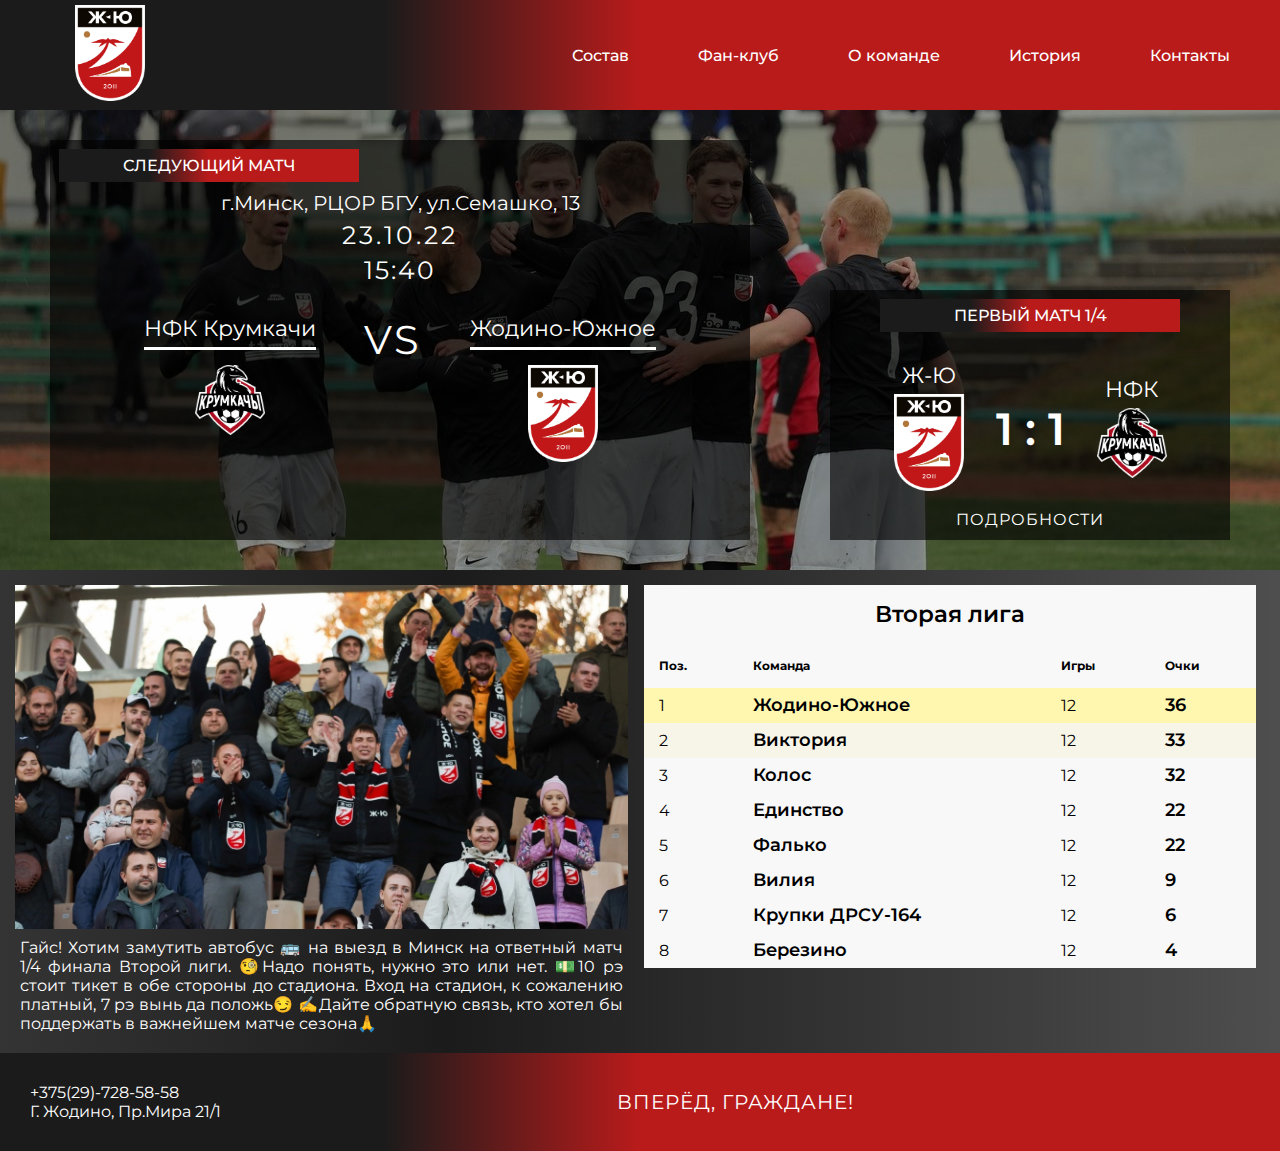
==== commit 0395366f: "table" ====
--- a/index.html
+++ b/index.html
@@ -146,6 +146,75 @@
             <button id="btnNext" class="last__detailed-match">Подробности</button>
         </div>
     </div>
+    <div class="trip__grid">
+        <div class="trip__grid-item">
+            <img src="img/trip.jpg" class="img__trip" alt="trip">
+            <p>Гайс! Хотим замутить автобус 🚌 на выезд в Минск на ответный матч 1/4 финала Второй лиги.
+                🧐Надо понять, нужно это или нет.
+                💵10 рэ стоит тикет в обе стороны до стадиона.
+                Вход на стадион, к сожалению платный, 7 рэ вынь да положь😏
+                ✍Дайте обратную связь, кто хотел бы поддержать в важнейшем матче сезона🙏</p>
+        </div>
+        <div class="trip__grid-item">
+            <table>
+                <caption>Вторая лига</caption>
+                    <tr>
+                        <th>Поз.</th>
+                        <th>Команда</th>
+                        <th>Игры</th>
+                        <th>Очки</th>
+                    </tr>
+                    <tr>
+                        <td>1</td>
+                        <td>Жодино-Южное</td>
+                        <td>12</td>
+                        <td>36</td>
+                    </tr> 
+                    <tr>
+                        <td>2</td>
+                        <td>Виктория</td>
+                        <td>12</td>
+                        <td>33</td>
+                    </tr> 
+                    <tr>
+                        <td>3</td>
+                        <td>Колос</td>
+                        <td>12</td>
+                        <td>32</td>
+                    </tr> 
+                    <tr>
+                        <td>4</td>
+                        <td>Единство</td>
+                        <td>12</td>
+                        <td>22</td>
+                    </tr> 
+                    <tr>
+                        <td>5</td>
+                        <td>Фалько</td>
+                        <td>12</td>
+                        <td>22</td>
+                    </tr> 
+                    <tr>
+                        <td>6</td>
+                        <td>Вилия</td>
+                        <td>12</td>
+                        <td>9</td>
+                    </tr> 
+                    <tr>
+                        <td>7</td>
+                        <td>Крупки ДРСУ-164</td>
+                        <td>12</td>
+                        <td>6</td>
+                    </tr> 
+                    <tr>
+                        <td>8</td>
+                        <td>Березино</td>
+                        <td>12</td>
+                        <td>4</td>
+                    </tr>
+            </table>
+        </div>
+    </div>
 </div>
 
 <div class="news-item">
--- a/css/style.css
+++ b/css/style.css
@@ -326,19 +326,13 @@
 
 .previous__grid {
     display: grid;
-    grid-template-columns: repeat(2, 1fr);
+    grid-template-columns: repeat(2, 49%);
     row-gap: 3em;
+    gap: 1em;
     align-items: center;
     justify-items: center;
-    margin-left: 25px;
     padding-top: 50px;
 }
-
-.grid-item-spec {
-    grid-column-start: 2;
-    grid-column-end: 5;
-}
-
 
 .flex__item-previous1 {
     color: #000;
@@ -360,8 +354,8 @@
 }
 
 .flex__item-previous2 {
-    width: 460px;
-    max-height: 460px;
+    width: 588px;
+    max-height: 588px;
     color: #fff;
 }
 
@@ -568,7 +562,6 @@
     justify-content: center;
     align-items: center;
     padding-top: 50px;
-    margin: 0px 15px;
 }
 
 .bg__img-item {
@@ -660,7 +653,7 @@
     display: flex;
     justify-content: center;
     gap: 1em;
-    margin-top: 60px;
+    margin-top: 30px;
 }
 .logofc__burger-menu {
     display: block;
@@ -673,7 +666,7 @@
     font-size: 35px;
     font-weight: 500;
     text-align: center;
-    padding: 50px;
+    padding: 30px;
 }
 
 .icons-item-burger i {
@@ -723,10 +716,73 @@
     top: 50%;
 }
 
+/* burger end */
+
 .adaptive {
     display: none;
 }
-/* burger end */
+
+/* trip */
+.img__trip {
+    width: 100%;
+    height: auto;
+}
+.trip__grid {
+    display: grid;
+    grid-template-columns: repeat(2, 49%);
+    gap: 1em;
+    padding: 15px;
+    background-image: linear-gradient(90deg, #353434 0%, #1b1b1b 35%, #4e4e4e 100%);
+}
+.trip__grid-item p {
+    color: #fff;
+    text-align: justify;
+    padding: 5px;
+}
+
+
+/* table */
+table {
+    width: 100%; 
+    border-spacing: 0; 
+    background-color: rgb(248, 248, 248);
+}
+
+tr:nth-child(2) {
+    background-color: #fff7b0;
+}
+tr:nth-child(3) {
+    background-color: #f7f5e7;
+}
+td:nth-child(even) {
+    font-size: 18px;
+    font-weight: 600;
+}
+
+caption {
+    text-align: center;
+    font-size: 23px;
+    font-weight: 600;
+    padding: 15px;
+    background-color: rgb(248, 248, 248);
+}
+
+th {
+    font-size: 12px;
+    padding: 15px;
+    text-align: start;
+}
+
+td {
+    padding: 6px;
+    text-align: start;
+    border-bottom: 1px solid transparent;
+    padding-left: 15px;
+}
+/* trip end */
+
+/* table end */
+
 
 /* Media */
 
@@ -991,7 +1047,11 @@
         padding: 5px;
         margin: 5px auto;
     }
-
+    /* trip grid */
+    .trip__grid {
+        grid-template-columns: repeat(1, 100%);
+    }
+    /* trip grid end */
 
     /* title end */
 
@@ -1073,31 +1133,31 @@
         display: none;
     }
     .adaptive {
-        display: block;
+        display: block;   
     }
     .bg__img {
         background: url(../img/V7xo003sr2I.jpg);
         width: 100%;
         height: auto;
         background-repeat: no-repeat;
-        background-size: 100%;
+        background-size: 140%;
     }
     .window__news {
         padding: 10px;
     }
     .card__news-item1 {
-        width: 375px;
+        width: 100%;
         min-height: 200px;
         margin: 0 auto;
     }
     .card__news-item2 {
-        width: 170px;
-        min-height: 122px;
+        width: 100%;
+        min-height: 191px;
         margin: 0 auto;
     }
     .card__two-wrapper {
-        padding: 20px;
-        background-color: #eee;
+        padding: 10px;
+        background-image: linear-gradient(90deg, #353434 0%, #1b1b1b 35%, #4e4e4e 100%);
     }
     .place__match {
         font-size: 13px;
@@ -1133,11 +1193,25 @@
         margin-bottom: 5px;
     }
     .text__news-last {
-        max-width: 120px;
+        max-width: 200px;
+        margin: 0px auto;
+        font-size: 12px;
+    }
+    .img__last-match {
+        width: 70px;
     }
     .check {
-        font-size: 20px;
-    }
+        font-size: 50px;
+    }
+    .last__detailed-match {
+        font-size: 15px;
+    }
+
+    /* trip grid */
+
+
+
+    /* trip grid end */
     /* title end */
 
      /* slide 1 */
@@ -1230,11 +1304,7 @@
 }
 
 @media screen and (max-width: 414px) {
-    .card__news-item1 {
-        width: 345px;
-        min-height: 191px;
-        margin: 0 auto;
-    }
+    
     .logofc {
         width: 50px;
     }
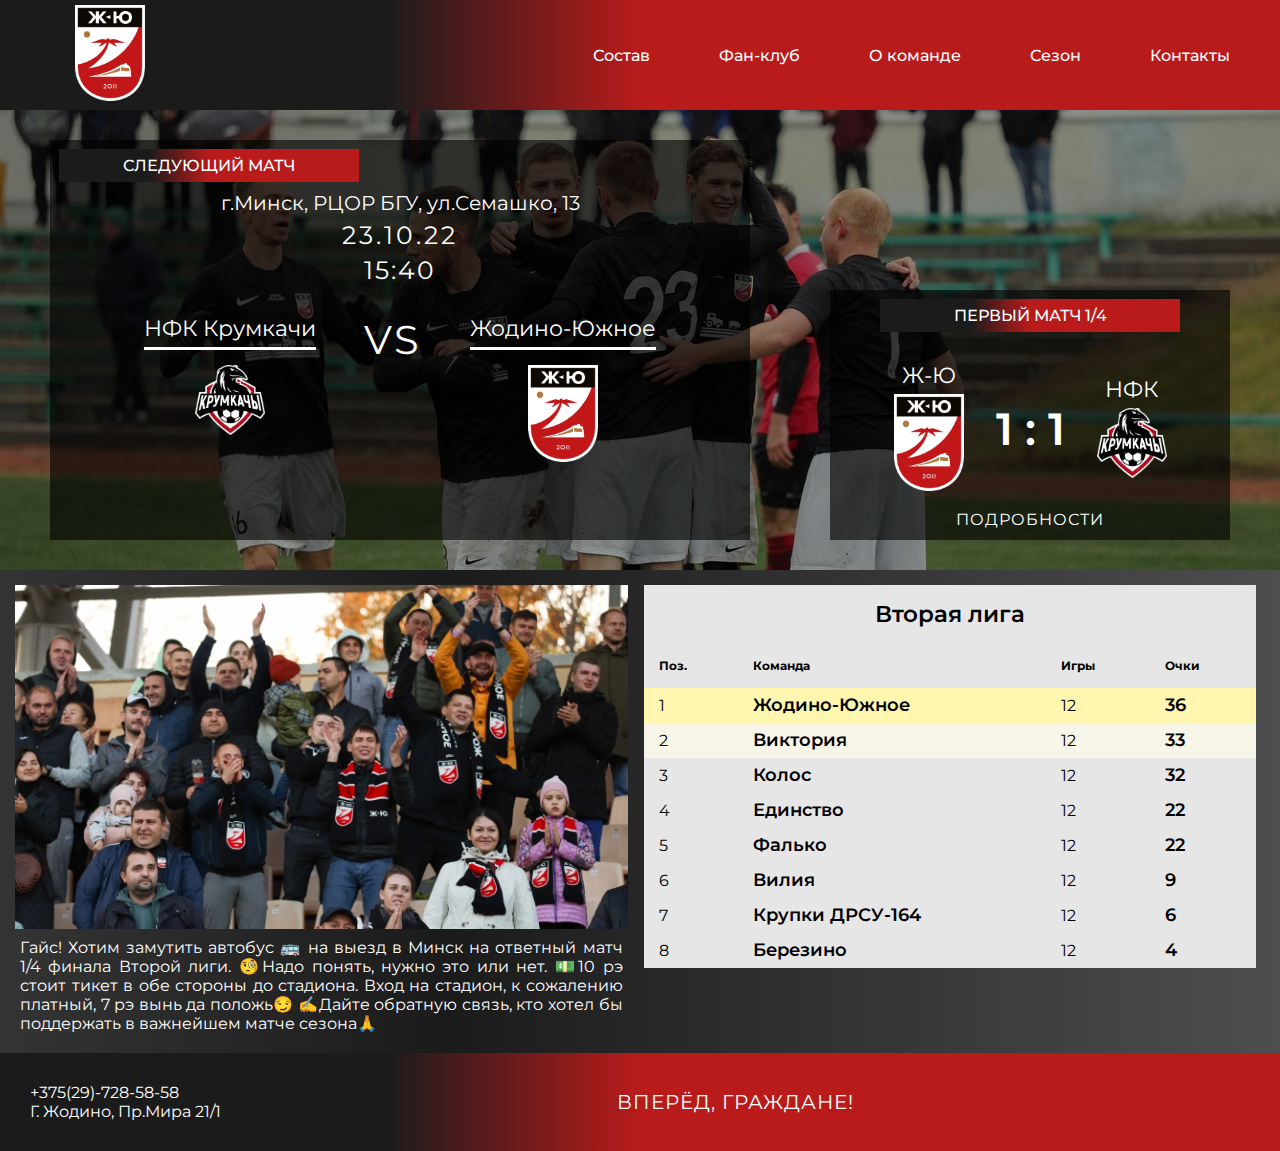
==== commit 9a7ba868: "season" ====
--- a/index.html
+++ b/index.html
@@ -22,9 +22,9 @@
     <nav class="menu">
         <img src="img/logoBlack.png" class="logofc__burger-menu" alt="logoBlack">
         <li><a href="compound.html">Состав</a></li>
-        <li><a href="#!">Фан-клуб</a></li>
         <li><a href="#!">О команде</a></li>
         <li><a href="#!">История</a></li>
+        <li><a href="season.html">Сезон 2022</a></li>
         <li><a href="#!">Контакты</a></li>
         <div class="icons-item-burger">
             <a href="https://vk.com/zhuclub"><i class="fa-brands fa-vk"></i></a>
@@ -45,7 +45,7 @@
                     <a href="compound.html"><li class="title__menu">Состав</li></a>
                     <a href="#!"><li class="title__menu">Фан-клуб</li></a>
                     <a href="#!"><li class="title__menu">О команде</li></a>
-                    <a href="#!"><li class="title__menu">История</li></a>
+                    <a href="season.html"><li class="title__menu">Сезон</li></a>
                     <a href="#!"><li class="title__menu">Контакты</li></a>
                 </ul>
             </div>
--- a/css/style.css
+++ b/css/style.css
@@ -744,8 +744,8 @@
 /* table */
 table {
     width: 100%; 
-    border-spacing: 0; 
-    background-color: rgb(248, 248, 248);
+    border-spacing: 0;
+    background-color: rgb(230, 230, 230);
 }
 
 tr:nth-child(2) {
@@ -764,7 +764,7 @@
     font-size: 23px;
     font-weight: 600;
     padding: 15px;
-    background-color: rgb(248, 248, 248);
+    background-color: rgb(230, 230, 230);
 }
 
 th {
@@ -783,6 +783,29 @@
 
 /* table end */
 
+
+/* season */
+.season__grid {
+    display: grid;
+    grid-template-columns: repeat(5, 19%);
+    gap: 1em;
+    padding: 5px;
+    background-color: #eee;
+}
+
+
+.text__title-season {
+    font-size: 30px;
+    font-weight: 600;
+    text-align: center;
+    letter-spacing: 3px;
+    padding: 20px;
+    background-color: #eee;
+}
+.match__description {
+    background-color: #eee;
+}
+/* season end */
 
 /* Media */
 
@@ -830,6 +853,12 @@
     .text-item2 {
         width: 500px;
     }
+    /* season */
+    .season__grid {
+        grid-template-columns: repeat(4, 23%);
+        justify-content: center;
+    }
+    /* season end */
 
 }
 
@@ -843,6 +872,12 @@
     .text__news-last {
         max-width: 200px;
     }
+    /* season */
+    .season__grid {
+        grid-template-columns: repeat(3, 30%);
+        justify-content: center;
+    }
+    /* season end */
 }
 
 @media screen and (max-width: 982px) {
@@ -1124,6 +1159,13 @@
         padding: 0px;
     }
     /* end slide 2 */
+
+    /* season */
+    .season__grid {
+        grid-template-columns: repeat(2, 48%);
+        justify-content: center;
+    }
+    /* season end */
 }
 
 @media screen and (max-width: 480px) {
@@ -1301,6 +1343,13 @@
         width: 35px;
     }
     /* header end */
+
+    /* season */
+    .season__grid {
+        grid-template-columns: repeat(1, 99%);
+        justify-content: center;
+    }
+    /* season end */
 }
 
 @media screen and (max-width: 414px) {
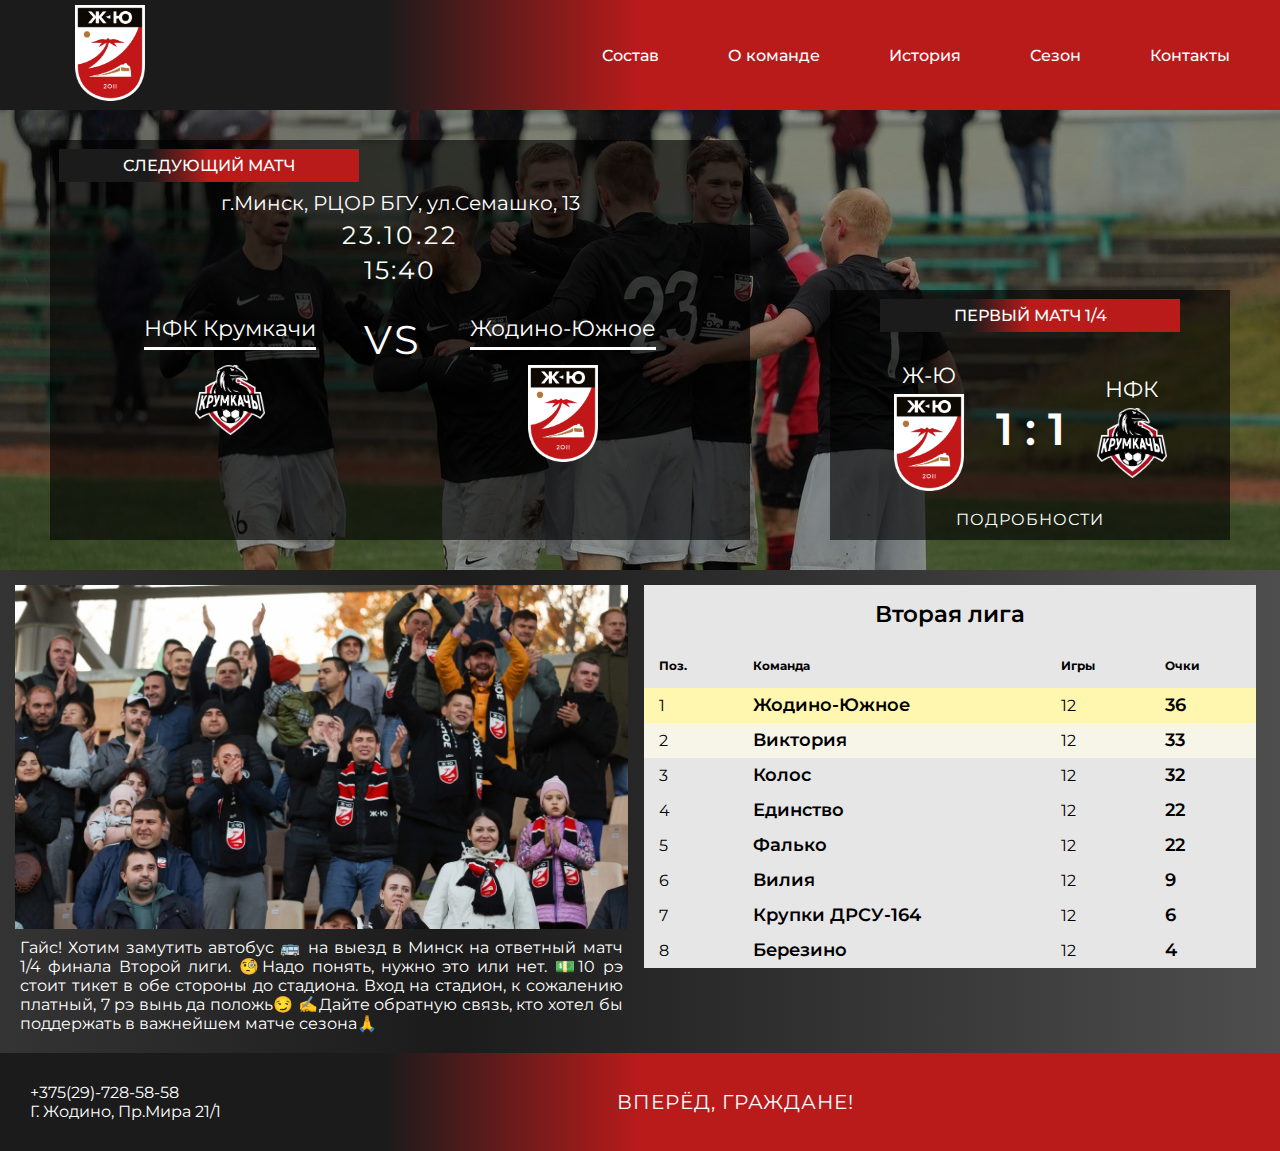
==== commit 537024ee: "update" ====
--- a/index.html
+++ b/index.html
@@ -43,8 +43,8 @@
             <div class="header__rigth">
                 <ul class="list__menues">
                     <a href="compound.html"><li class="title__menu">Состав</li></a>
-                    <a href="#!"><li class="title__menu">Фан-клуб</li></a>
                     <a href="#!"><li class="title__menu">О команде</li></a>
+                    <a href="#!"><li class="title__menu">История</li></a>
                     <a href="season.html"><li class="title__menu">Сезон</li></a>
                     <a href="#!"><li class="title__menu">Контакты</li></a>
                 </ul>
@@ -382,15 +382,11 @@
     </div>
 </footer>
 
-    
-    
-
 
     <script src="js/script.js"></script>
     <script src="js/slider.js"></script>
     <script src="js/modal.js"></script>
     <script src="js/timer.js"></script>
     <script src="js/burger.js"></script>
-
 </body>
 </html>--- a/css/style.css
+++ b/css/style.css
@@ -4,26 +4,21 @@
     margin: 0;
     padding: 0;
 }
-
 html { 
     overflow-x: scroll !important; 
 }
-
 body {
     font-family: 'Montserrat', sans-serif;
     user-select: none;
 }
-
 .container {
     width: 100%;
     height: auto;
 }
-
 .container-center {
     width: 1200px;
     margin: 0 auto;
 }
-
 .bg__img {
     background: url('../img/V7xo003sr2I.jpg');
     width: 100%;
@@ -31,19 +26,15 @@
     background-repeat: no-repeat;
     background-size: 100%;
 }
-
-
 .window__news {
     padding: 30px;
 }
-
 .card__news-flex {
     display: flex;
     justify-content: center;
     align-items: flex-end;
     gap: 5em;
 }
-
 .card__news-item1 {
     width: 700px;
     min-height: 400px;
@@ -51,8 +42,6 @@
     text-align: center;
     color: white;
 }
-
-
 .card__news-item2 {
     width: 400px;
     min-height: 250px;
@@ -60,45 +49,34 @@
     text-align: center;
     color: white;
 }
-
 .date__match {
     font-size: 25px;
     letter-spacing: 3px;
     margin-bottom: 5px;
 }
-
 .place__match {
     font-size: 20px;
     margin-bottom: 5px;
 }
-
 .time__match {
     margin-bottom: 5px;
     letter-spacing: 2px;
     font-size: 25px;
 }
-
-/* .time__match::after {
-    content: "\f2ee";
-} */
-
 .vs__match {
     font-size: 40px;
     letter-spacing: 3px;
 }
-
 .name__team {
     font-size: 22px;
     margin-bottom: 5px;
 }
-
 .border__team-name {
     max-width: 250px;
     background-color: #fff;
     height: 3px;
     margin-bottom: 15px;
 }
-
 .detailed__match {
     width: 100px;
     height: 30px;
@@ -108,7 +86,6 @@
     cursor: pointer;
     margin: 0 auto;
 }
-
 .last__detailed-match {
     color: #fff;
     font-family: 'Montserrat', sans-serif;
@@ -119,7 +96,6 @@
     cursor: pointer;
     margin: 0 auto;
 }
-
 .detailed__match:hover,
 .last__detailed-match:hover {
     opacity: 0.8;
@@ -127,12 +103,10 @@
     font-size: 18px;
     font-weight: 600;
 }
-
 .check {
     font-size: 45px;
     font-weight: 600;
 }
-
 .header {
     min-height: 80px;
     font-weight: 500;
@@ -140,7 +114,6 @@
     background: linear-gradient(to right, rgb(27, 27, 27) 30%, rgb(185, 27, 27) 50%);
     padding: 5px 5px 5px 5px;
 }
-
 .logofc {
     width: 70px;
     cursor: pointer;
@@ -149,50 +122,36 @@
     margin-left: 70px;
     width: 70px;
 }
-
 .menu__flex {
     display: flex;
     justify-content: space-between;
     align-items: center;
-    /* display: grid;
-    grid-template-columns: repeat(6, 1fr);
-    align-items: center;
-    gap: 5em; */
-}
-
+}
 ul.list__menues li {
     display: none;
     display: inline;
 }
-
 ul.list__menues li:last-child {
     margin-right: 0;
     padding: 10px 20px;
     margin-right: 25px;
 }
-
-
 ul.list__menues li:last-child:hover {
     background-color: rgba(255, 255, 255, 0.3);
     transition: background 0.3s;
     cursor: pointer;
 }
-
-
 a {
     text-decoration: none;
     color: #fff;
 }
-
 a:hover {
     color: #fff;
 }
-
 .text-p:hover {
     background-color: rgba(255, 254, 254, 0.966);
     color: black;
 }
-
 .text__news {
     color: #fff;
     background: linear-gradient(to right, rgb(27, 27, 27) 30%, rgb(185, 27, 27) 50%);
@@ -203,8 +162,6 @@
     padding: 7px;
     margin: 9px;
 }
-
-
 .text__news-three {
     color: #fff;
     background: linear-gradient(to right, rgb(27, 27, 27) 30%, rgb(185, 27, 27) 50%);
@@ -214,7 +171,6 @@
     font-weight: 300;
     padding: 7px;
 }
-
 .text__news-last {
     color: #fff;
     background: linear-gradient(to right, rgb(27, 27, 27) 30%, rgb(185, 27, 27) 50%);
@@ -228,14 +184,12 @@
 .text-news p {
     margin-top: 10px;
 }
-
 .flex__vs {
     display: flex;
     justify-content: center;
     gap: 3em;
     margin-top: 30px;
 }
-
 .last__match-flex {
     display: flex;
     justify-content: center;
@@ -243,12 +197,10 @@
     gap: 2em;
     margin: 30px 0px 10px 0px;
 }
-
 .img__last-match {
     width: 70px;
     height: auto;
 }
-
 .btn__news {
     height: auto;
     border: none;
@@ -258,15 +210,12 @@
     color: #fff;
     padding: 7px;
 }
-
 .btn__news:hover {
     background-color: rgb(177, 30, 30);
 }
-
 .hide {
     display: none;
 }
-
 .footer  {
     display: flex;
     justify-content: space-between;
@@ -275,17 +224,12 @@
     background: linear-gradient(to right, rgb(27, 27, 27) 30%, rgb(185, 27, 27) 50%);
     padding: 30px;
 }
-
 i {
     cursor: pointer;
 }
-
-
-
 .fa-arrow-right-long {
     font-size: 40px;
 }
-
 .fa-vk,
 .fa-instagram,
 .fa-telegram,
@@ -294,7 +238,6 @@
 .fa-youtube {
     font-size: 30px;
 }
-
 .fa-vk:hover,
 .fa-instagram:hover,
 .fa-telegram:hover,
@@ -302,19 +245,16 @@
 .fa-youtube:hover {
     color: black;
 }
-
 .text__footer {
     font-size: 20px;
     text-transform: uppercase;
     letter-spacing: 1px;
 }
-
 .square {
     width: 600px;
     height: 500px;
     background: rgba(0, 0, 0, 0.7);
 }
-
 button {
     outline: none;
     border: 0;
@@ -323,7 +263,6 @@
 }
 
 /*  страница 2 */
-
 .previous__grid {
     display: grid;
     grid-template-columns: repeat(2, 49%);
@@ -333,7 +272,6 @@
     justify-items: center;
     padding-top: 50px;
 }
-
 .flex__item-previous1 {
     color: #000;
     font-weight: 500;
@@ -341,7 +279,6 @@
     background-color: #eee;
     text-align: justify;
 }
-
 .true {
     text-align: center;
     text-transform: uppercase;
@@ -352,35 +289,28 @@
     text-indent: 20px;
     padding-bottom: 10px;
 }
-
 .flex__item-previous2 {
     width: 588px;
     max-height: 588px;
     color: #fff;
 }
-
 .img__fluid {
     width: 100%;
     height: auto;
 }
-
-
 .img__return {
     max-width: 100%;
     max-height: 500px;
 }
-
 .preview__flex {
     display: flex;
     justify-content: space-around;
     margin-top: 50px;
     padding: 0px 0px 15px 0px;
 }
-
 .preview__flex-item {
     flex-direction: row;
 }
-
 .grunge-arrow {
     display: block;
     margin: 0 auto;
@@ -389,20 +319,17 @@
     cursor: pointer;
     transform: rotate(13deg)
 }
-
 .grunge-arrow-left {
     width: 70px;
     height: auto;
     cursor: pointer;
     transform: rotate(195deg)
 }
-
 .preview__match {
     font-size: 16px;
     font-weight: 700;
     color: #000;
 }
-
 /* Slider 2 */
 
 .offer__slider {
@@ -410,12 +337,9 @@
     align-items: center;
     width: 690px;
 }
-
 /* end Slider 2 */
 
-
 /* modal */
-
 .modal {
     position: fixed;
     top: 0;
@@ -427,40 +351,35 @@
     overflow: hidden;
     background-color: rgba(0, 0, 0, .5);
 }
-
 .modal__dialog {
     max-width: 400px;
     margin: 130px auto;
 }
-
 .modal__content {
     position: relative;
     width: 100%;
     height: auto;
     background-color: #fff;
-    overflow-y: auto
+    overflow-y: auto;
 }
 .modal__window {
     padding: 60px;
     background: #eee;
 }
-
 .modal__close {
     font-size: 40px;
     color: #000;
     font-weight: 700;
     border: none;
     background-color: transparent;
-    cursor: pointer
-}
-
+    cursor: pointer;
+}
 .modal__flex {
     display: flex;
     justify-content: space-around;
     align-items: center;
     padding: 3px;
 }
-
 .btn__modal {
     background-color: black;
     width: 100px;
@@ -473,11 +392,9 @@
     margin-left: 90px;
     transition: all 0.3s ease;
 }
-
 .btn__modal:hover {
     background-color: #d6101a;
 }
-
 .text__video {
     font-weight: 500;
     font-size: 25px;
@@ -485,21 +402,18 @@
     margin-bottom: 10px;
     text-align: center;
 }
-
 .text__video-report {
     display: none;
     font-size: 2.5vw;
     font-weight: 500;
     margin-top: 15px;
 }
-
 .text__photo-report {
     display: none;
     font-size: 2.5vw;
     font-weight: 500;
     margin-top: 15px;
 }
-
 .itd__triangle {
     margin-right: -4px;
     width: 0;
@@ -508,7 +422,6 @@
     border-width: 10px 0 10px 20px;
     border-color: transparent transparent transparent white;
 }
-
 .text__match-review {
     font-size: 20px;
     font-weight: 500;
@@ -516,32 +429,26 @@
     color: #000;
     text-transform: uppercase;
 }
-
 .modal__border {
     border: 2px solid rgb(199, 27, 27);
 }
-
 .video__mast {
     padding: 15px;
 }
-
 .modal__title {
     text-align: center;
     font-size: 22px;
-    text-transform: uppercase
+    text-transform: uppercase;
 }
 /* end modal */
-
 
 .photo__card {
     padding: 50px;
     text-align: center;
 }
-
 .hidden {
     display: none;
 }
-
 .img__arrow-right {
     width: 70px;
     height: auto;
@@ -553,8 +460,6 @@
     height: auto;
     cursor: pointer;
 }
-
-
 .bg__img2 {
     display: grid;
     grid-template-columns: repeat(2, 1fr);
@@ -563,12 +468,10 @@
     align-items: center;
     padding-top: 50px;
 }
-
 .bg__img-item {
     width: 500px;
     height: auto;
 }
-
 .text-item2 {
     width: 600px;
     color: #000;
@@ -578,7 +481,6 @@
     background-color: #eee;
 }
 
-
 /* timer */
 
 .timer {
@@ -598,11 +500,9 @@
     color: rgb(255, 255, 255);
     padding: 10px;
 }
-
 .timer__block:last-child {
     margin-right: 0;
 }
-
 .days,
 .hours,
 .minutes,
@@ -610,7 +510,6 @@
     font-size: 40px;
     color: rgb(255, 255, 255);
 }
-
 .timer__match {
     padding: 60px;
 }
@@ -628,11 +527,9 @@
     transform: translate(-100%);
     transition: transform 0.3s;
 }
-
 .menu.active {
     transform: translateX(0);
 }
-
 .menu li {
     list-style-type: none;
     max-width: 200px;
@@ -644,11 +541,9 @@
     margin: 20px auto;
     background-color: rgba(255, 255, 255, 0.3);
 }
-
 .menu li:hover {
     background-color: rgba(71, 71, 71, 0.3);
 }
-
 .icons-item-burger {
     display: flex;
     justify-content: center;
@@ -661,18 +556,15 @@
     height: auto;
     margin: 0 auto;
 }
-
 .text__burger-menu {
     font-size: 35px;
     font-weight: 500;
     text-align: center;
     padding: 30px;
 }
-
 .icons-item-burger i {
     font-size: 45px;
 }
-
 .burger {
     display: none;
     width: 30px;    
@@ -681,7 +573,6 @@
     z-index: 2;
     overflow: hidden;
 }
-
 
 /* burger */
 .burger span {
@@ -694,7 +585,6 @@
     background-color: rgb(255, 255, 255);
     transition: all 0.5s;
 }
-
 .burger span:nth-of-type(2) {
     top: calc(50% - 8px);
 }
@@ -702,7 +592,6 @@
 .burger span:nth-of-type(3) {
     top: calc(50% + 8px);
 }
-
 .burger.active span:first-of-type {
     transform: translateX(100%);
 }
@@ -710,7 +599,6 @@
     transform: translate(-50%, -50%) rotate(45deg);
     top: 50%;
 }
-
 .burger.active span:nth-of-type(3) {
     transform: translate(-50%, -50%) rotate(-45deg);
     top: 50%;
@@ -740,14 +628,12 @@
     padding: 5px;
 }
 
-
 /* table */
 table {
     width: 100%; 
     border-spacing: 0;
     background-color: rgb(230, 230, 230);
 }
-
 tr:nth-child(2) {
     background-color: #fff7b0;
 }
@@ -758,7 +644,6 @@
     font-size: 18px;
     font-weight: 600;
 }
-
 caption {
     text-align: center;
     font-size: 23px;
@@ -766,13 +651,11 @@
     padding: 15px;
     background-color: rgb(230, 230, 230);
 }
-
 th {
     font-size: 12px;
     padding: 15px;
     text-align: start;
 }
-
 td {
     padding: 6px;
     text-align: start;
@@ -780,9 +663,7 @@
     padding-left: 15px;
 }
 /* trip end */
-
 /* table end */
-
 
 /* season */
 .season__grid {
@@ -793,7 +674,6 @@
     background-color: #eee;
 }
 
-
 .text__title-season {
     font-size: 30px;
     font-weight: 600;
@@ -844,8 +724,6 @@
     .text__video {
         font-size: 2vw;
     }
-
-
     .bg__img-item {
         width: 430px;
     }
@@ -1022,9 +900,7 @@
     .grunge-arrow {
         width: 50px;
     }
-
     /* end slide 1 */
-
 
     /* slide 2 */
     .bg__img2 {
@@ -1042,7 +918,6 @@
         padding: 35px;
     }
     /* end slide 2 */
-
 }
 
 @media screen and (max-width: 768px) {
@@ -1065,7 +940,6 @@
         width: 400px;
         min-height: 170px;
     }
-
     .last__match-flex {
         font-size: 10px;
         margin: 10px 0px 0px 0px;
@@ -1087,7 +961,6 @@
         grid-template-columns: repeat(1, 100%);
     }
     /* trip grid end */
-
     /* title end */
 
     /* slide 1 */
@@ -1131,11 +1004,9 @@
     .text__video-report {
         font-size: 16px;
     }
-
     /* end slide 1 */
 
     /* slide 2 */
-    
     .text-item2 {
         width: 400px;
         margin: 0 auto;
@@ -1248,12 +1119,10 @@
     .last__detailed-match {
         font-size: 15px;
     }
-
-    /* trip grid */
-
-
-
-    /* trip grid end */
+    td:nth-child(even) {
+        font-size: 15px;
+        font-weight: 600;
+    }
     /* title end */
 
      /* slide 1 */
@@ -1298,11 +1167,9 @@
     .grunge-arrow {
         width: 35px;
     }
-
     /* end slide 1 */
 
     /* slide 2 */
-    
     .text-item2 {
         width: 350px;
     }
@@ -1365,6 +1232,4 @@
         height: 2px;
     }
 }
-
-
 /* end Media */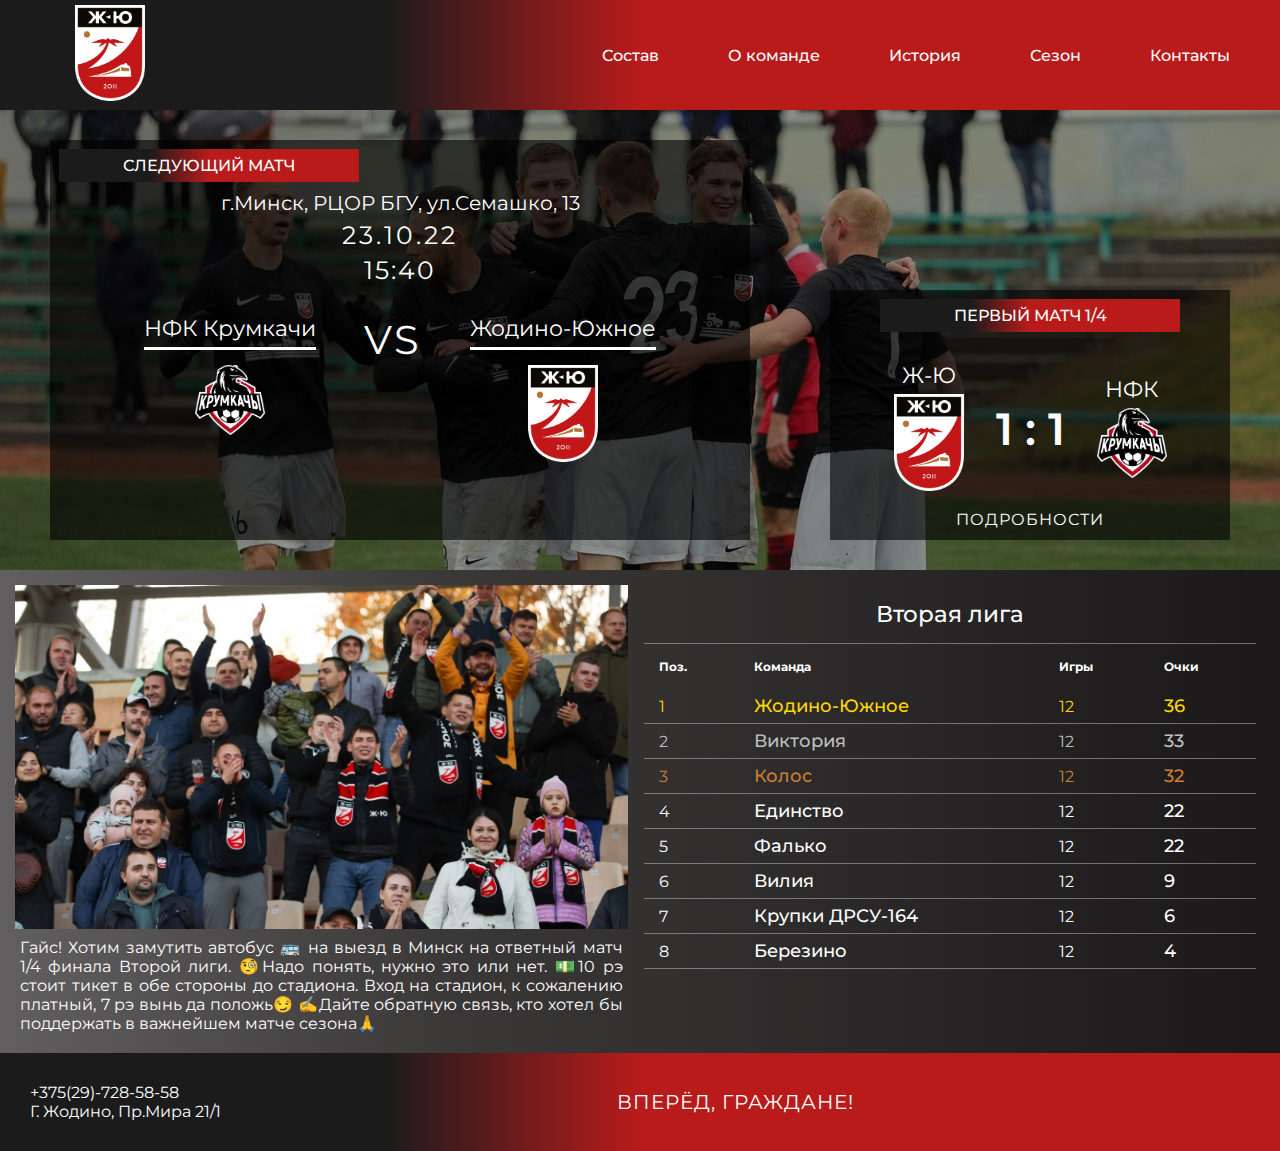
==== commit 822a340c: "update table" ====
--- a/index.html
+++ b/index.html
@@ -157,7 +157,7 @@
         </div>
         <div class="trip__grid-item">
             <table>
-                <caption>Вторая лига</caption>
+                <caption class="border__table">Вторая лига</caption>
                     <tr>
                         <th>Поз.</th>
                         <th>Команда</th>
@@ -296,11 +296,11 @@
             <div class="preview__flex">
                 <div class="preview__flex-item">
                     <p class="preview__match">Назад</p>
-                    <img src="img/grunge-arrow-2-1.png" id="btnPrev" class="grunge-arrow-left" alt="grunge-arrow">
+                    <img src="img/arrow-png.png" id="btnPrev" class="grunge-arrow-left" alt="grunge-arrow">
                 </div>
                 <div class="preview__flex-item">
                     <p class="preview__match">Анонс</p>
-                    <img src="img/grunge-arrow-2-1.png" id="btnNext" class="grunge-arrow" alt="grunge-arrow">
+                    <img src="img/arrow-png.png" id="btnNext" class="grunge-arrow" alt="grunge-arrow">
                 </div>
             </div>
          </div>
@@ -349,11 +349,11 @@
         <div class="preview__flex">
             <div class="preview__flex-item">
                 <p class="preview__match">Назад</p>
-                <img src="img/grunge-arrow-2-1.png" id="btnPrev" class="grunge-arrow-left" alt="grunge-arrow">
+                <img src="img/arrow-png.png" id="btnPrev" class="grunge-arrow-left" alt="grunge-arrow">
             </div>
             <div class="preview__flex-item">
                 <p class="preview__match">Вперёд</p>
-                <img src="img/grunge-arrow-2-1.png" id="btnNext" class="grunge-arrow" alt="grunge-arrow">
+                <img src="img/arrow-png.png" id="btnNext" class="grunge-arrow" alt="grunge-arrow">
             </div>
         </div>
     </div>
--- a/css/style.css
+++ b/css/style.css
@@ -314,16 +314,15 @@
 .grunge-arrow {
     display: block;
     margin: 0 auto;
-    width: 70px;
+    width: 50px;
     height: auto;
     cursor: pointer;
-    transform: rotate(13deg)
 }
 .grunge-arrow-left {
-    width: 70px;
+    width: 50px;
     height: auto;
     cursor: pointer;
-    transform: rotate(195deg)
+    transform: rotate(180deg);
 }
 .preview__match {
     font-size: 16px;
@@ -538,7 +537,7 @@
     font-weight: 500;
     padding: 8px;
     text-align: center;
-    margin: 20px auto;
+    margin: 15px auto;
     background-color: rgba(255, 255, 255, 0.3);
 }
 .menu li:hover {
@@ -548,7 +547,7 @@
     display: flex;
     justify-content: center;
     gap: 1em;
-    margin-top: 30px;
+    margin-top: 20px;
 }
 .logofc__burger-menu {
     display: block;
@@ -560,16 +559,18 @@
     font-size: 35px;
     font-weight: 500;
     text-align: center;
-    padding: 30px;
+    padding: 20px;
 }
 .icons-item-burger i {
     font-size: 45px;
 }
 .burger {
     display: none;
-    width: 30px;    
-    height: 30px;
+    width: 40px;    
+    height: 34px;
     position: relative;
+    border: 0.5px solid rgba(88, 85, 85, 0.322);
+    border-radius: 5px;
     z-index: 2;
     overflow: hidden;
 }
@@ -577,7 +578,7 @@
 /* burger */
 .burger span {
     width: 30px;
-    height: 3px;
+    height: 4px;
     position: absolute;
     top: 50%;
     left: 50%;
@@ -620,7 +621,7 @@
     grid-template-columns: repeat(2, 49%);
     gap: 1em;
     padding: 15px;
-    background-image: linear-gradient(90deg, #353434 0%, #1b1b1b 35%, #4e4e4e 100%);
+    background-image: linear-gradient(90deg, #615f5f 0%, #1f1c1ce0 35%, #1a1818 100%);
 }
 .trip__grid-item p {
     color: #fff;
@@ -632,24 +633,27 @@
 table {
     width: 100%; 
     border-spacing: 0;
-    background-color: rgb(230, 230, 230);
+    color: #fff;
 }
 tr:nth-child(2) {
-    background-color: #fff7b0;
+    color: gold;
 }
 tr:nth-child(3) {
-    background-color: #f7f5e7;
+    color:#c0c0c0;
+}
+tr:nth-child(4) {
+    color: #cd7f32;
 }
 td:nth-child(even) {
     font-size: 18px;
-    font-weight: 600;
+    font-weight: 500;
 }
 caption {
     text-align: center;
     font-size: 23px;
-    font-weight: 600;
+    font-weight: 500;
     padding: 15px;
-    background-color: rgb(230, 230, 230);
+    color: #fff;
 }
 th {
     font-size: 12px;
@@ -661,6 +665,9 @@
     text-align: start;
     border-bottom: 1px solid transparent;
     padding-left: 15px;
+}
+.border__table {
+    border-bottom: 1px solid rgba(255, 255, 255, 0.363);
 }
 /* trip end */
 /* table end */
@@ -932,6 +939,7 @@
     .text__news {
         padding: 5px;
         margin: 5px;
+        font-size: 10px;
     }
     .logofc {
         width: 30px;
@@ -952,7 +960,7 @@
         width: 30px;
     }
     .text__news-last {
-        font-size: 8px;
+        font-size: 10px;
         padding: 5px;
         margin: 5px auto;
     }
@@ -1100,6 +1108,7 @@
     .text__news {
         padding: 5px;
         margin: 0px auto;
+        font-size: 12px;
     }
     .border__team-name {
         height: 1px;
@@ -1117,11 +1126,10 @@
         font-size: 50px;
     }
     .last__detailed-match {
-        font-size: 15px;
+        font-size: 18px;
     }
     td:nth-child(even) {
         font-size: 15px;
-        font-weight: 600;
     }
     /* title end */
 
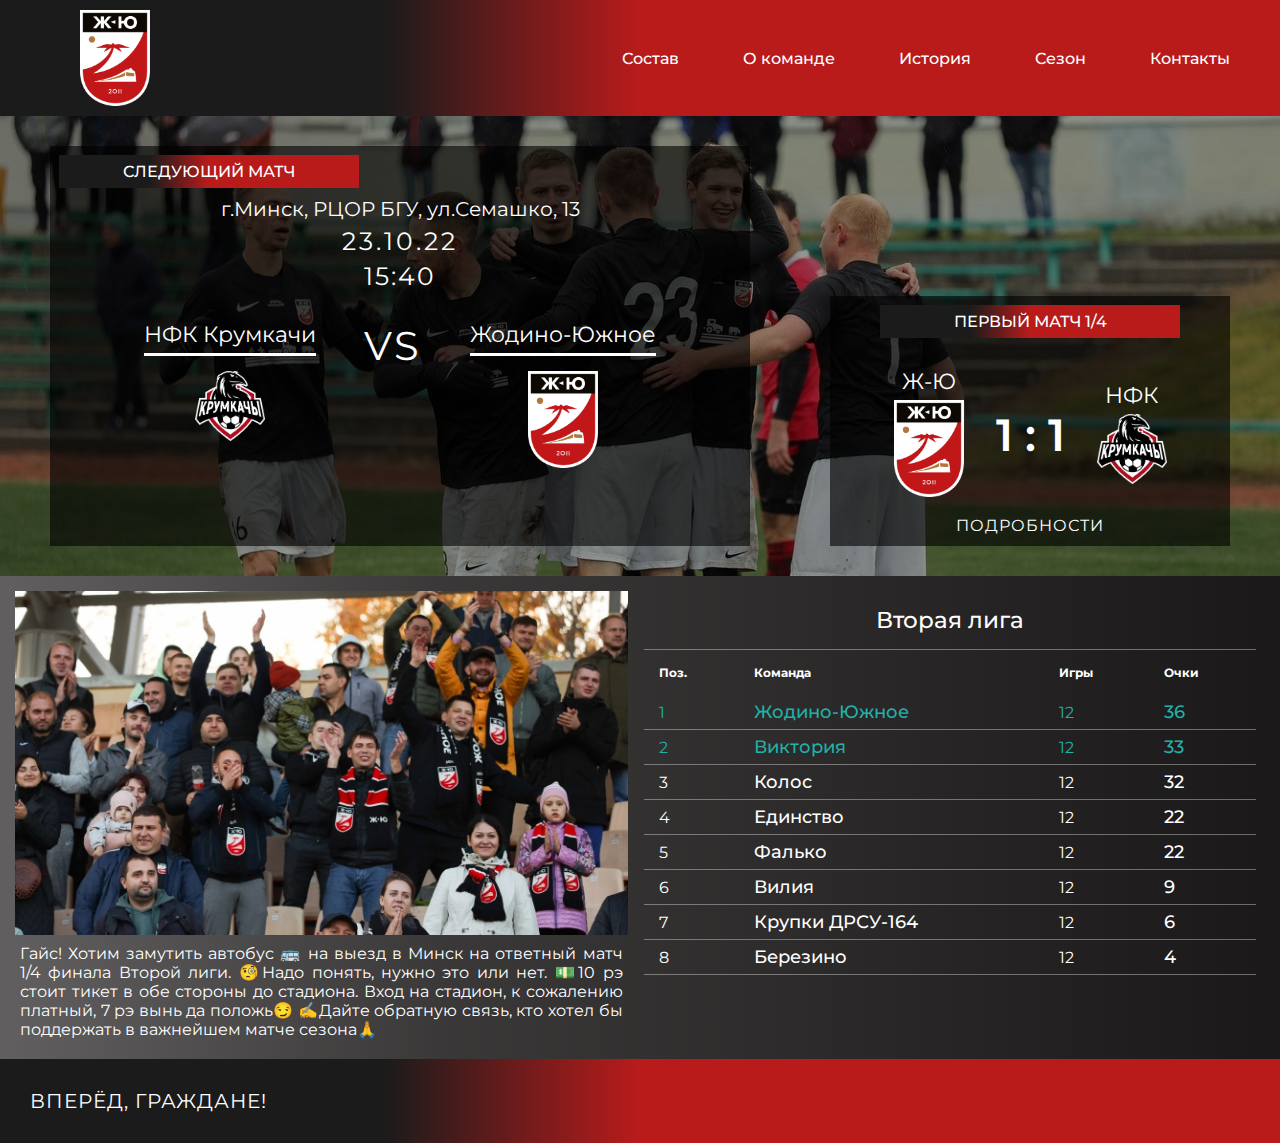
==== commit dab2a292: "contacts" ====
--- a/index.html
+++ b/index.html
@@ -25,7 +25,7 @@
         <li><a href="#!">О команде</a></li>
         <li><a href="#!">История</a></li>
         <li><a href="season.html">Сезон 2022</a></li>
-        <li><a href="#!">Контакты</a></li>
+        <li><a href="contacts.html">Контакты</a></li>
         <div class="icons-item-burger">
             <a href="https://vk.com/zhuclub"><i class="fa-brands fa-vk"></i></a>
             <a href="https://www.instagram.com/zhodino.yuzhnoe/?igshid=YmMyMTA2M2Y%3D"><i class="fa-brands fa-instagram"></i></a>
@@ -46,7 +46,7 @@
                     <a href="#!"><li class="title__menu">О команде</li></a>
                     <a href="#!"><li class="title__menu">История</li></a>
                     <a href="season.html"><li class="title__menu">Сезон</li></a>
-                    <a href="#!"><li class="title__menu">Контакты</li></a>
+                    <a href="contacts.html"><li class="title__menu">Контакты</li></a>
                 </ul>
             </div>
             <div class="burger">
@@ -366,10 +366,6 @@
 
 
 <footer class="footer">
-    <div class="tel-item">
-        <p>+375(29)-728-58-58</p>
-        <p>Г. Жодино, Пр.Мира 21/1</p>
-    </div>
     <div class="title-item">
         <p class="text__footer">Вперёд, Граждане!</p>
     </div>
--- a/css/style.css
+++ b/css/style.css
@@ -112,7 +112,7 @@
     font-weight: 500;
     text-align: center;
     background: linear-gradient(to right, rgb(27, 27, 27) 30%, rgb(185, 27, 27) 50%);
-    padding: 5px 5px 5px 5px;
+    padding: 10px 10px;
 }
 .logofc {
     width: 70px;
@@ -120,6 +120,7 @@
 }
 .logofc__title {
     margin-left: 70px;
+    vertical-align: middle;
     width: 70px;
 }
 .menu__flex {
@@ -134,7 +135,7 @@
 ul.list__menues li:last-child {
     margin-right: 0;
     padding: 10px 20px;
-    margin-right: 25px;
+    margin-right: 20px;
 }
 ul.list__menues li:last-child:hover {
     background-color: rgba(255, 255, 255, 0.3);
@@ -636,14 +637,12 @@
     color: #fff;
 }
 tr:nth-child(2) {
-    color: gold;
+    color: lightseagreen;
 }
 tr:nth-child(3) {
-    color:#c0c0c0;
-}
-tr:nth-child(4) {
-    color: #cd7f32;
-}
+    color: lightseagreen;
+}
+
 td:nth-child(even) {
     font-size: 18px;
     font-weight: 500;
@@ -694,8 +693,61 @@
 }
 /* season end */
 
+
+/* contacts */
+.bg__contacts {
+    display: flex;
+    justify-content: center;
+    align-items: center;
+    gap: 3em;
+    padding: 150px;
+    color: rgba(255, 255, 255, 0.938);
+    background-image: linear-gradient(90deg, #ee3d3d 0%, #e71f1f 35%, #a10a0a 100%);
+}
+
+.fa-phone,
+.fa-globe,
+.fa-paper-plane {
+    font-size: 200px;
+}
+.contact,
+.adress__club,
+.adress__stadium {
+    padding: 10px;
+    margin-left: 30px;
+}
+.border__contact {
+    width: 300px;
+    border: 3px solid rgba(0, 0, 0, 0.452);
+}
+.contact h1 {
+    font-size: 55px;
+}
+.adress__club h2,
+.adress__stadium h2,
+.phone__boss h2 {
+    font-size: 40px;
+}
+.adress__club p,
+.adress__stadium p {
+    font-size: 30px;
+}
+.phone__boss,
+.phone__admin {
+    padding: 10px;
+    margin-left: 30px;
+}
+.phone__boss h2 {
+    font-size: 40px;
+}
+.phone__boss p,
+.phone__admin p {
+    font-size: 30px;
+}
+/* contacts end */
+
+
 /* Media */
-
 @media screen and (max-width: 1200px) {
     .container-center {
         width: 980px;
@@ -745,6 +797,13 @@
     }
     /* season end */
 
+    /* contacts */
+    .fa-phone,
+    .fa-globe,
+    .fa-paper-plane {
+        font-size: 150px;
+    }
+    /* contacts end */
 }
 
 @media screen and (max-width: 1100px) {
@@ -1045,6 +1104,12 @@
         justify-content: center;
     }
     /* season end */
+
+    .fa-phone,
+    .fa-globe,
+    .fa-paper-plane {
+        font-size: 100px;
+    }
 }
 
 @media screen and (max-width: 480px) {
@@ -1225,6 +1290,12 @@
         justify-content: center;
     }
     /* season end */
+
+    .fa-phone,
+    .fa-globe,
+    .fa-paper-plane {
+        font-size: 50px;
+    }
 }
 
 @media screen and (max-width: 414px) {
